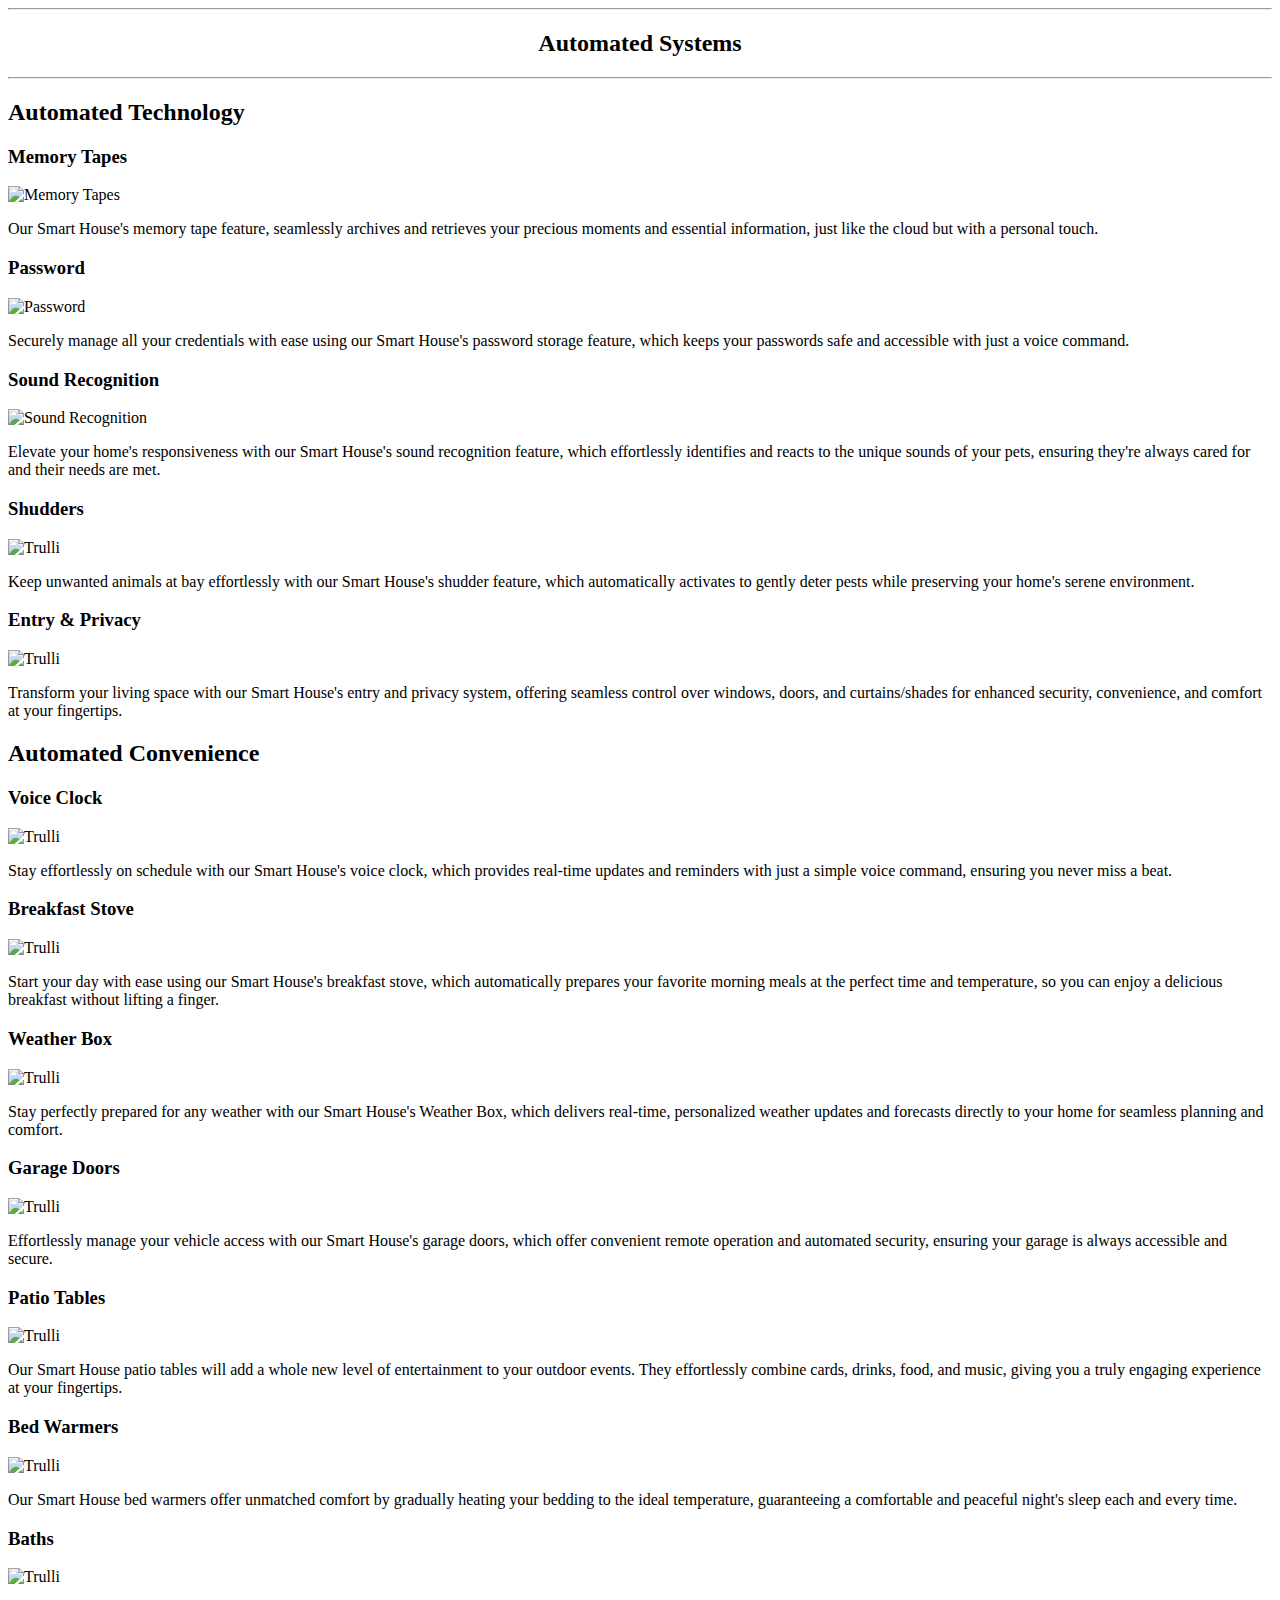
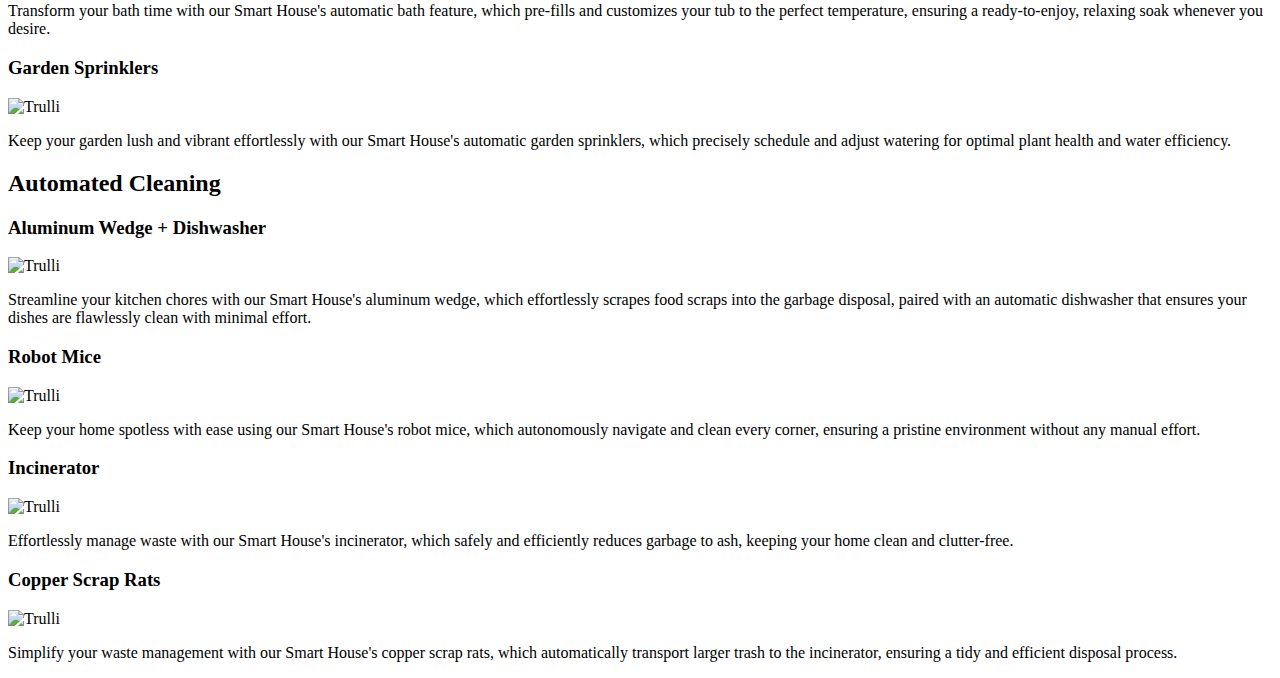
==== automated-systems.html @ caac7c27 "Automated Systems images" ====
<!DOCTYPE html>
<html>  
    <head>
        <title>Automated Systems</title>
    </head>
    <body>

<hr>

    <h2 style="text-align:center"> Automated Systems </h2>

<hr>

<section>
    <h2>Automated Technology</h2>

<h3> Memory Tapes </h3>
<img src="file:///C:/Users/150077263/Downloads/Memory%20Tapes.png" alt="Memory Tapes" width="1080" height="1080">
<p> Our Smart House's memory tape feature, seamlessly archives and retrieves your precious moments and essential information, just like the cloud but with a personal touch. </p>

<h3> Password </h3>
<img src="file:///C:/Users/150077263/Downloads/Password.png" alt="Password" width="1080" height="1080">
<P>Securely manage all your credentials with ease using our Smart House's password storage feature, which keeps your passwords safe and accessible with just a voice command.</P>

<h3> Sound Recognition </h3>
<img src="pic_trulli.jpg" alt="Sound Recognition" width="1080" height="1080">
<p> Elevate your home's responsiveness with our Smart House's sound recognition feature, which effortlessly identifies and reacts to the unique sounds of your pets, ensuring they're always cared for and their needs are met. </p>

<h3> Shudders </h3>
<img src="pic_trulli.jpg" alt="Trulli" width="500" height="333">
<p> Keep unwanted animals at bay effortlessly with our Smart House's shudder feature, which automatically activates to gently deter pests while preserving your home's serene environment. </p>

<h3> Entry & Privacy </h3>
<img src="pic_trulli.jpg" alt="Trulli" width="500" height="333">
<p> Transform your living space with our Smart House's entry and privacy system, offering seamless control over windows, doors, and curtains/shades for enhanced security, convenience, and comfort at your fingertips. </p>
</section>

<section>
    <h2> Automated Convenience </h2>

<h3> Voice Clock </h3>
<img src="pic_trulli.jpg" alt="Trulli" width="500" height="333">
<p> Stay effortlessly on schedule with our Smart House's voice clock, which provides real-time updates and reminders with just a simple voice command, ensuring you never miss a beat. </p>

<h3> Breakfast Stove </h3>
<img src="pic_trulli.jpg" alt="Trulli" width="500" height="333">
<p> Start your day with ease using our Smart House's breakfast stove, which automatically prepares your favorite morning meals at the perfect time and temperature, so you can enjoy a delicious breakfast without lifting a finger. </p>

<h3> Weather Box </h3>
<img src="pic_trulli.jpg" alt="Trulli" width="500" height="333">
<p> Stay perfectly prepared for any weather with our Smart House's Weather Box, which delivers real-time, personalized weather updates and forecasts directly to your home for seamless planning and comfort. </p>

<h3> Garage Doors </h3>
<img src="pic_trulli.jpg" alt="Trulli" width="500" height="333">
<p> Effortlessly manage your vehicle access with our Smart House's garage doors, which offer convenient remote operation and automated security, ensuring your garage is always accessible and secure. </p>

<h3> Patio Tables </h3>
<img src="pic_trulli.jpg" alt="Trulli" width="500" height="333">
<p> Our Smart House patio tables will add a whole new level of entertainment to your outdoor events. They effortlessly combine cards, drinks, food, and music, giving you a truly engaging experience at your fingertips. </p>

<h3> Bed Warmers </h3>
<img src="pic_trulli.jpg" alt="Trulli" width="500" height="333">
<p> Our Smart House bed warmers offer unmatched comfort by gradually heating your bedding to the ideal temperature, guaranteeing a comfortable and peaceful night's sleep each and every time. </p>

<h3> Baths </h3>
<img src="pic_trulli.jpg" alt="Trulli" width="500" height="333">
<p> Transform your bath time with our Smart House's automatic bath feature, which pre-fills and customizes your tub to the perfect temperature, ensuring a ready-to-enjoy, relaxing soak whenever you desire. </p>

<h3> Garden Sprinklers </h3>
<img src="pic_trulli.jpg" alt="Trulli" width="500" height="333">
<p> Keep your garden lush and vibrant effortlessly with our Smart House's automatic garden sprinklers, which precisely schedule and adjust watering for optimal plant health and water efficiency. </p>
</section>

<section> 
    <h2> Automated Cleaning </h2>

<h3> Aluminum Wedge + Dishwasher </h3>
<img src="pic_trulli.jpg" alt="Trulli" width="500" height="333">
<p> Streamline your kitchen chores with our Smart House's aluminum wedge, which effortlessly scrapes food scraps into the garbage disposal, paired with an automatic dishwasher that ensures your dishes are flawlessly clean with minimal effort. </p>

<h3> Robot Mice </h3>
<img src="pic_trulli.jpg" alt="Trulli" width="500" height="333">
<P> Keep your home spotless with ease using our Smart House's robot mice, which autonomously navigate and clean every corner, ensuring a pristine environment without any manual effort. </P>

<h3> Incinerator </h3>
<img src="pic_trulli.jpg" alt="Trulli" width="500" height="333">
<p> Effortlessly manage waste with our Smart House's incinerator, which safely and efficiently reduces garbage to ash, keeping your home clean and clutter-free. </p>

<h3> Copper Scrap Rats</h3>
<img src="pic_trulli.jpg" alt="Trulli" width="500" height="333">
<p> Simplify your waste management with our Smart House's copper scrap rats, which automatically transport larger trash to the incinerator, ensuring a tidy and efficient disposal process. </p>
</section>

</body>
</html>
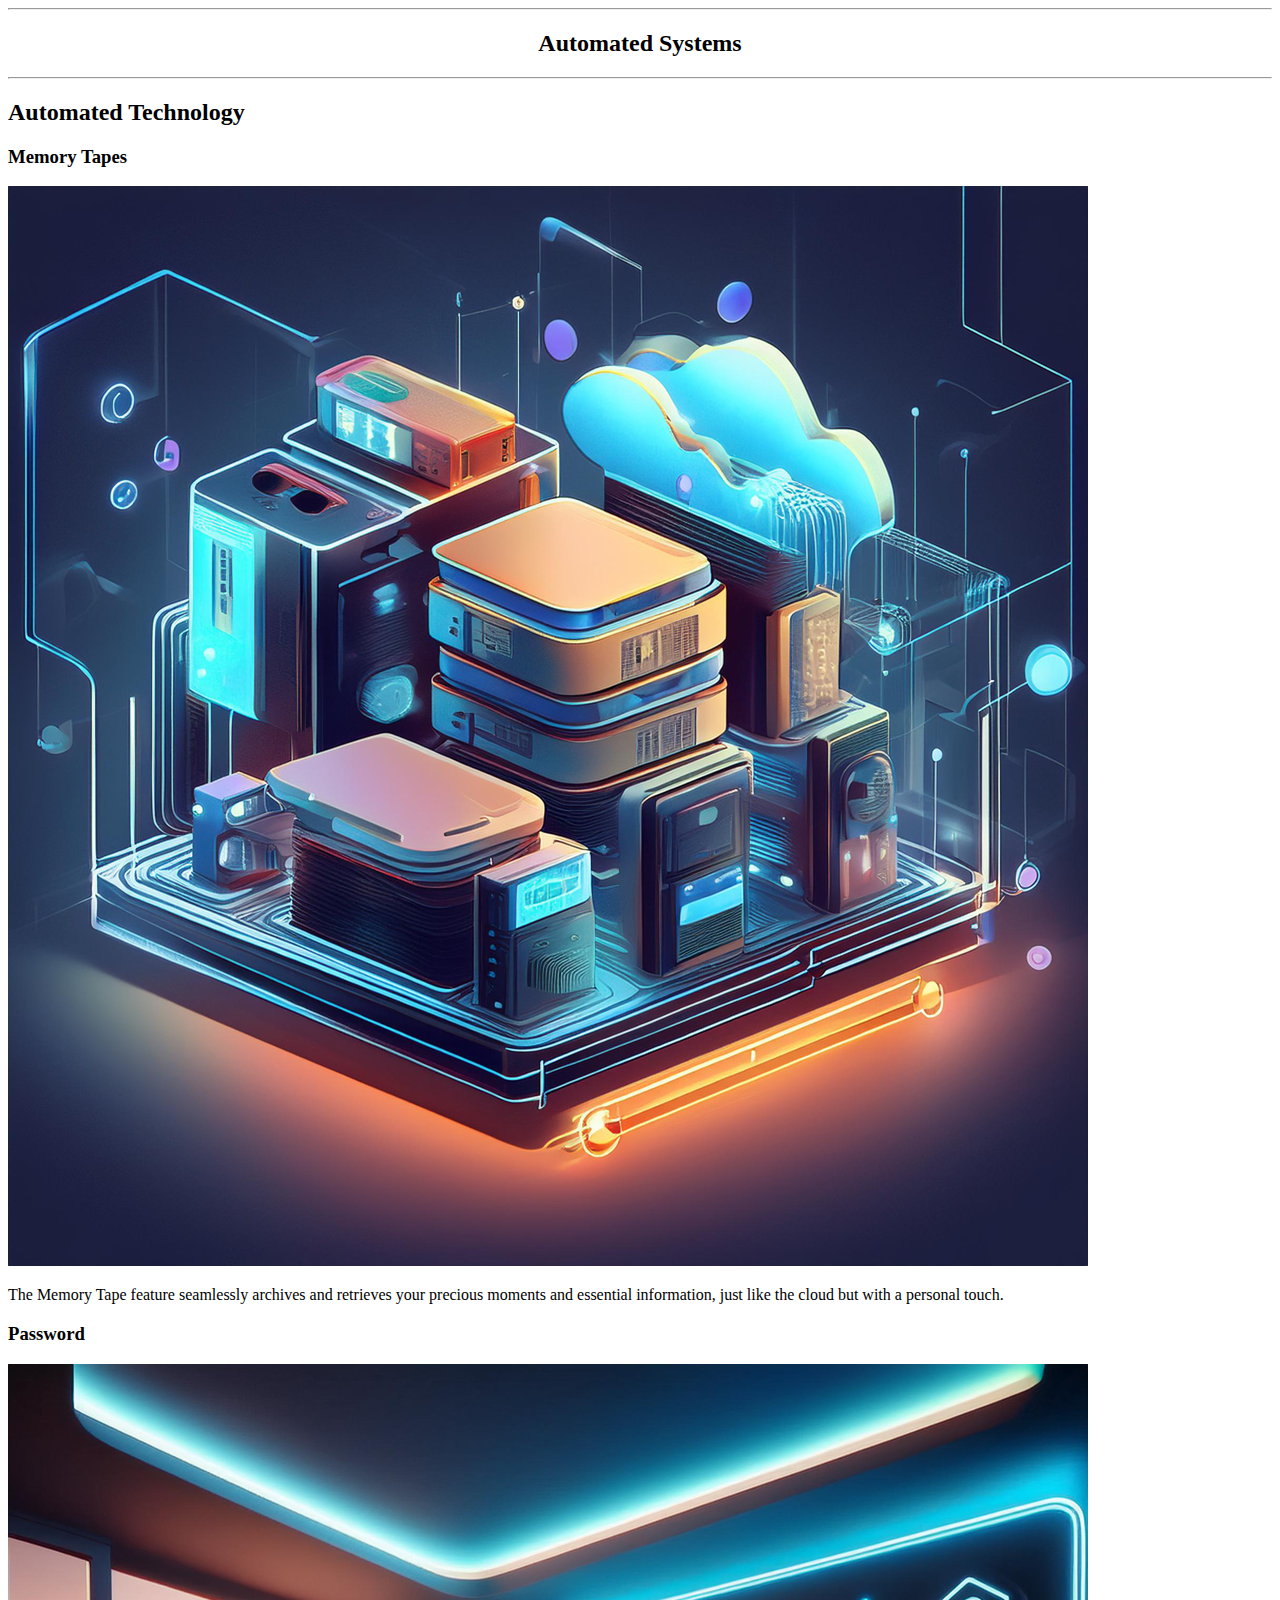
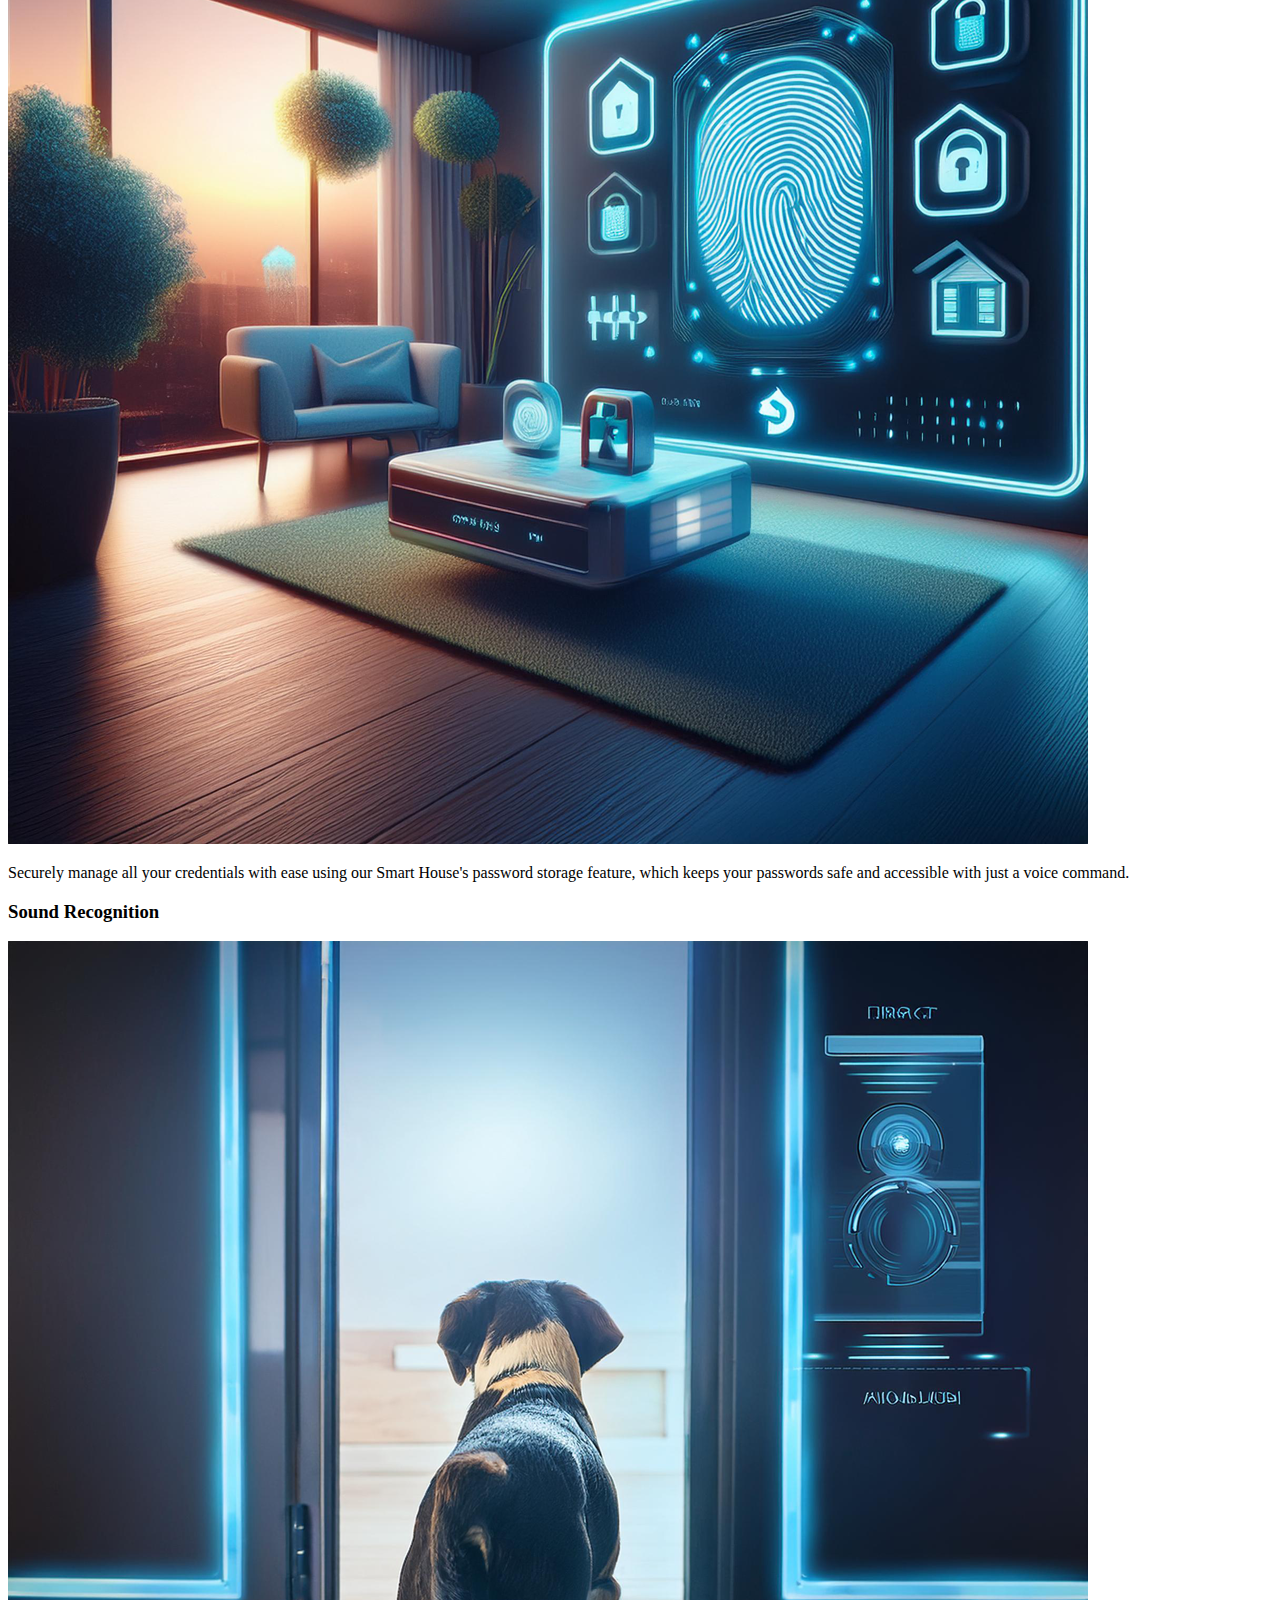
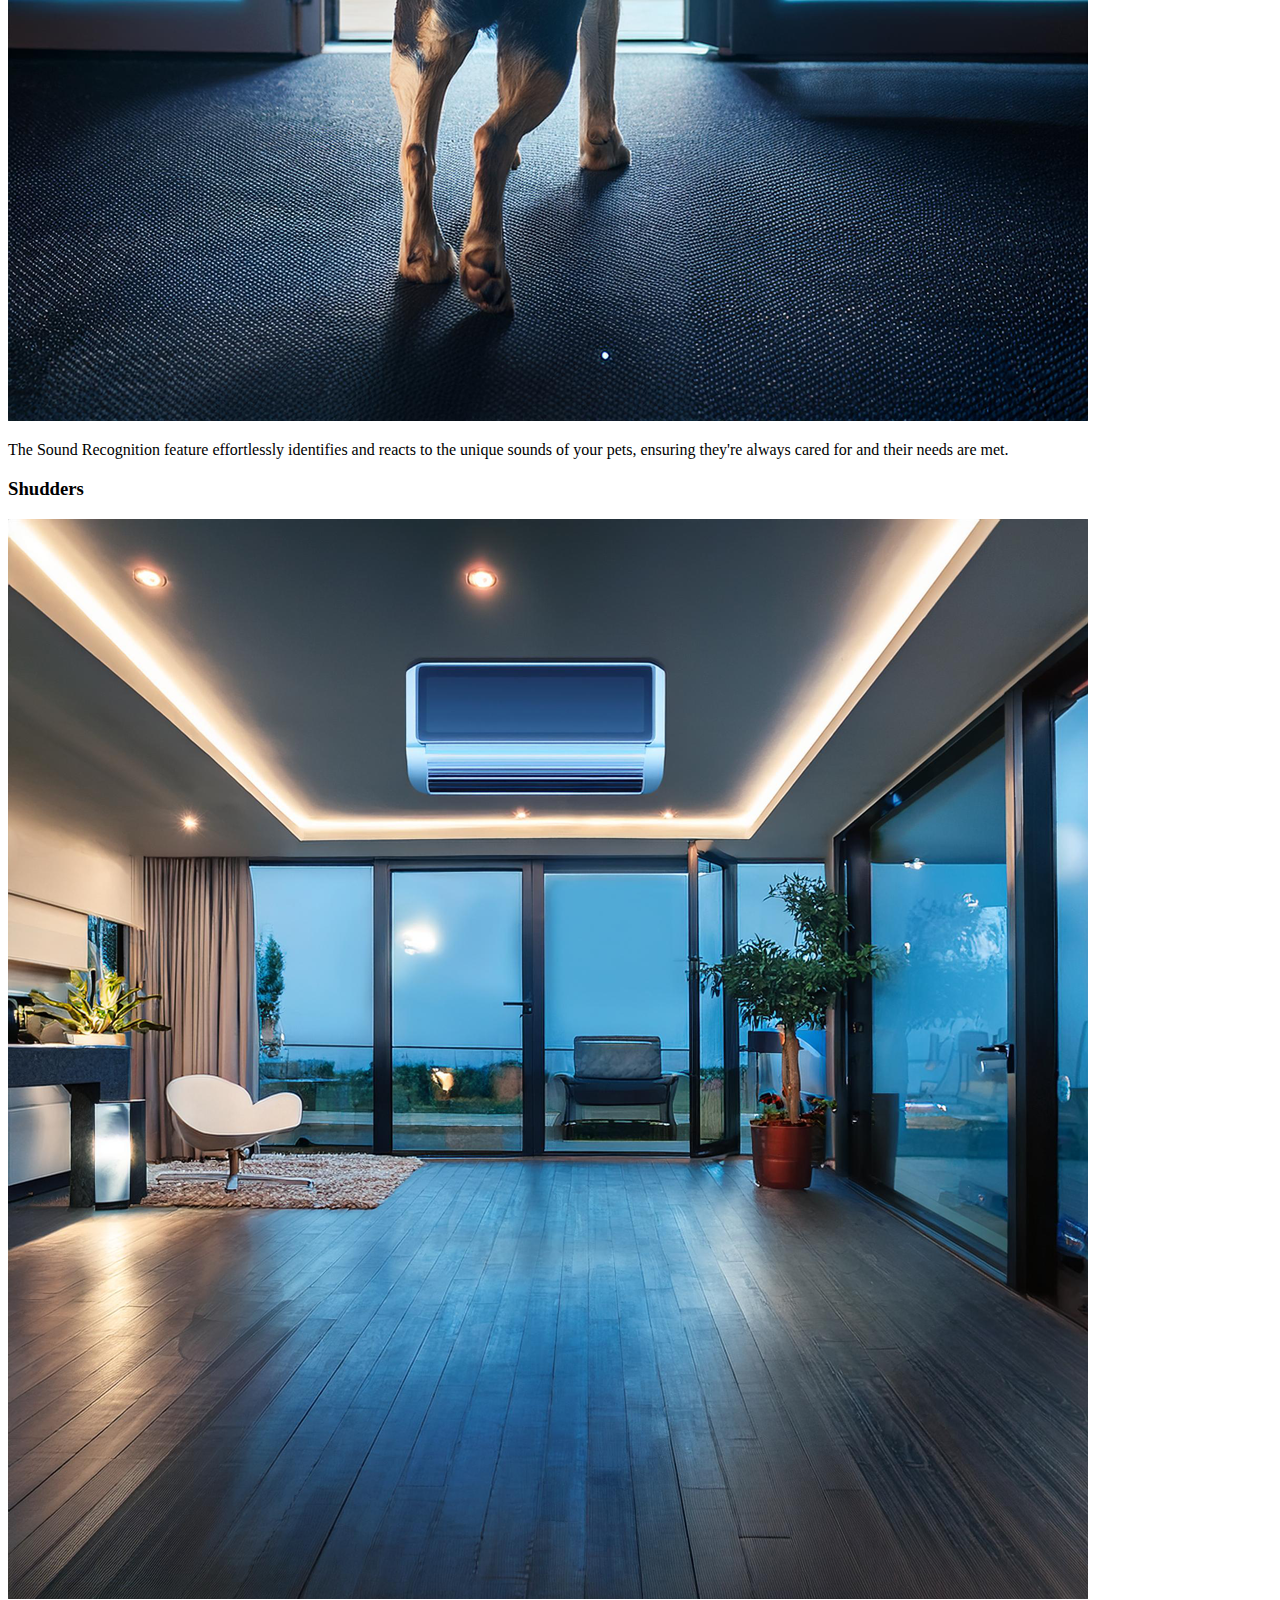
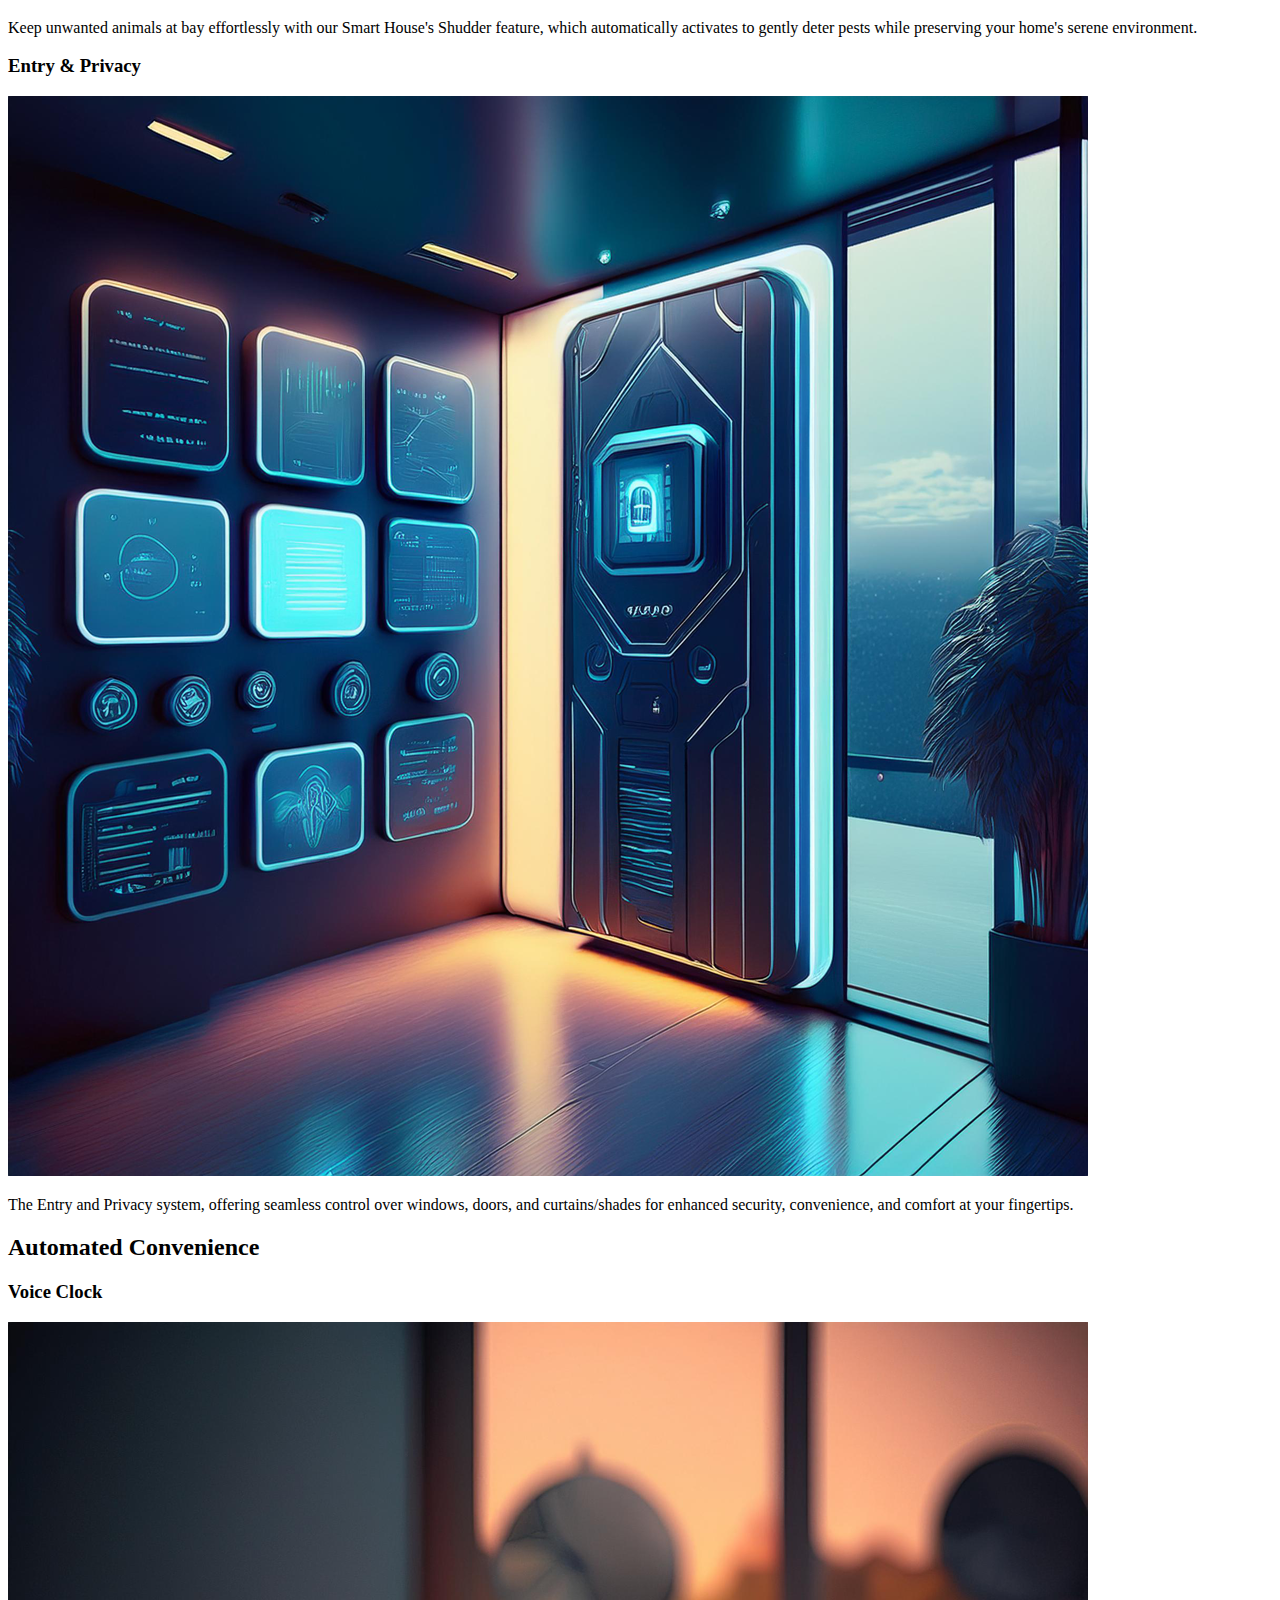
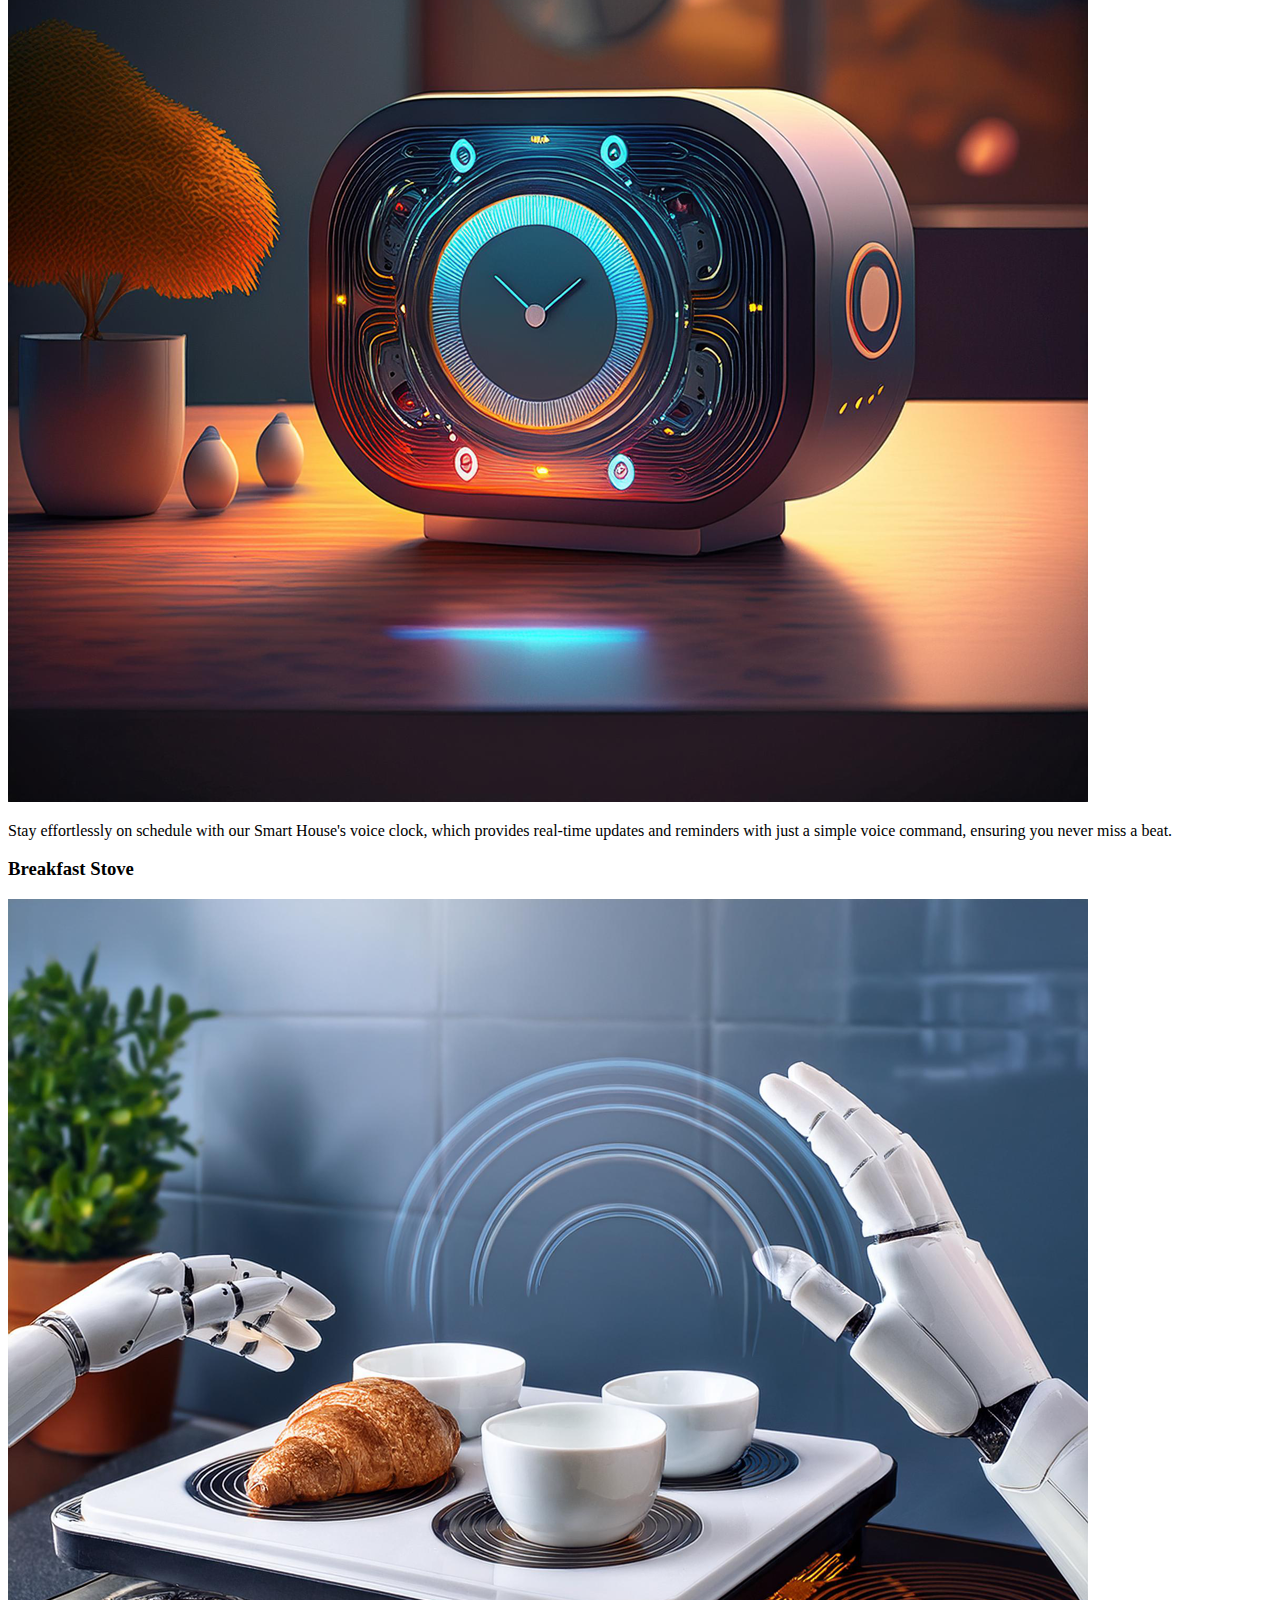
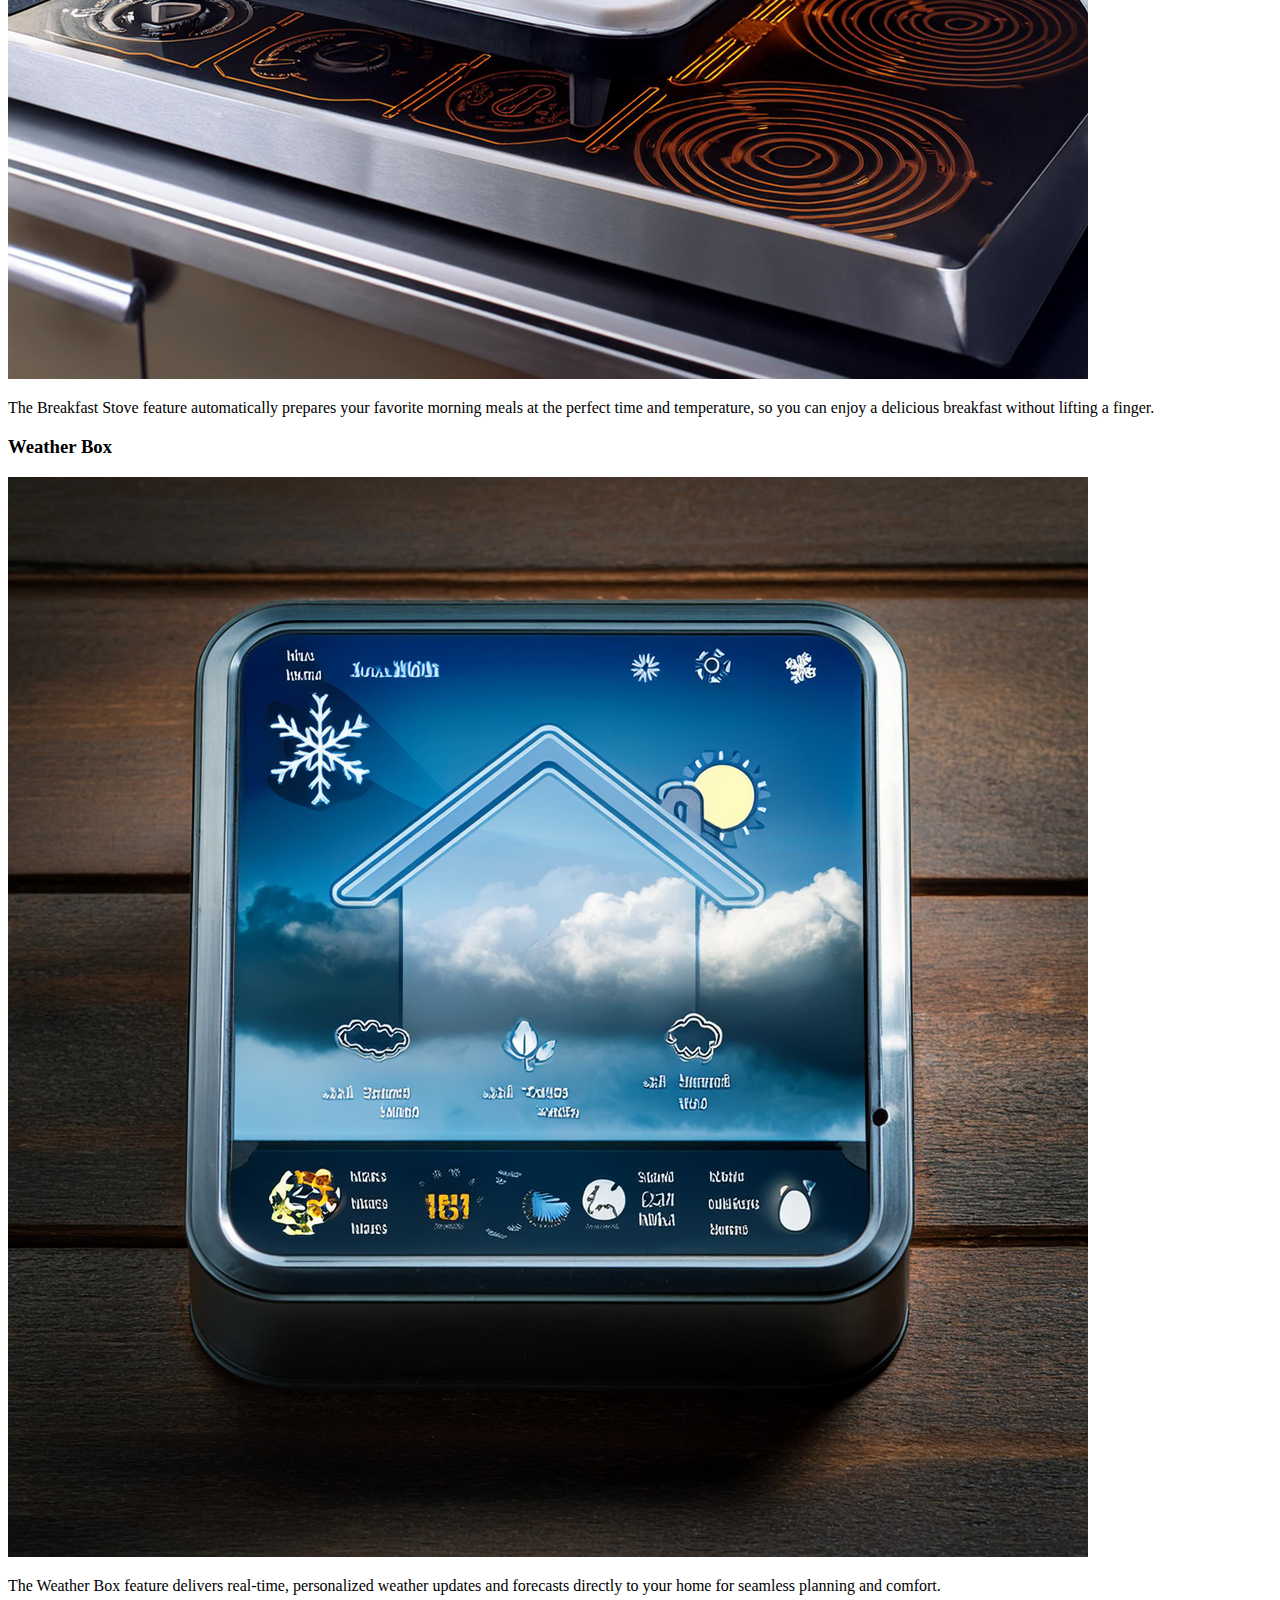
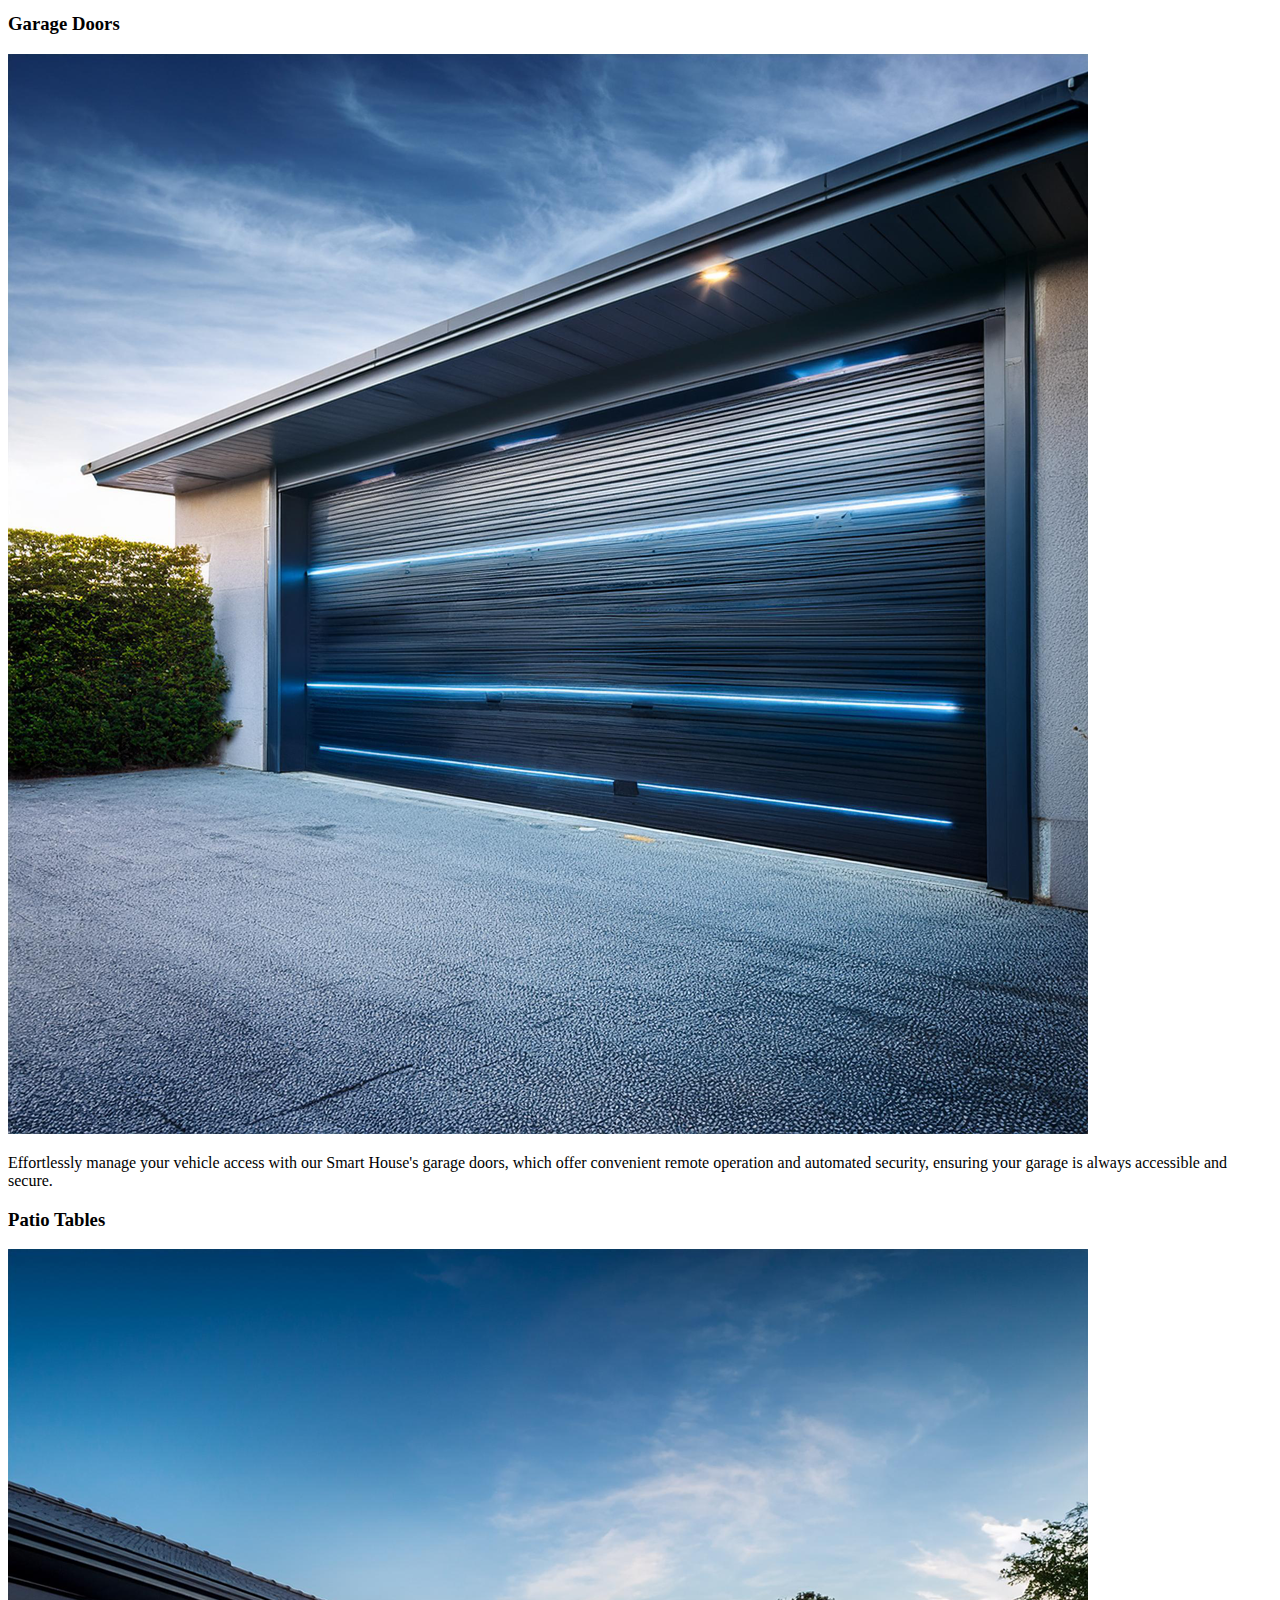
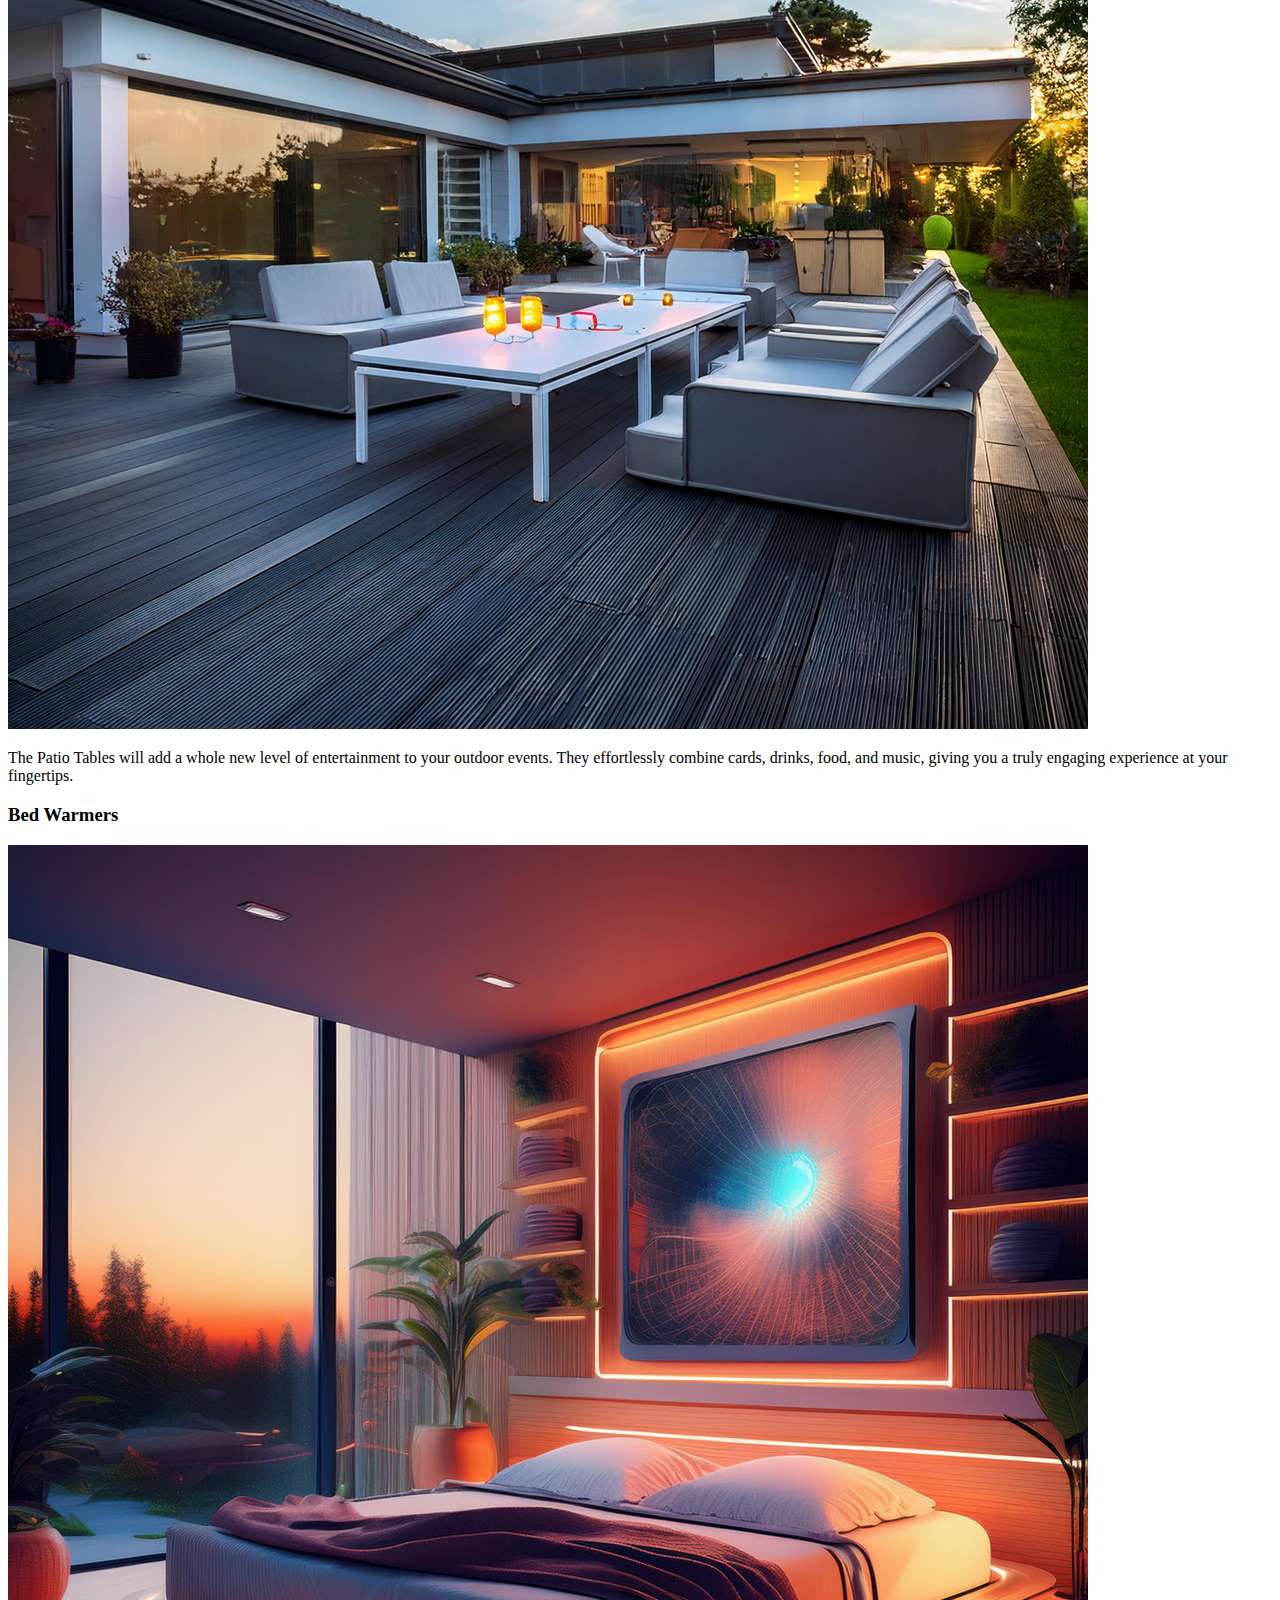
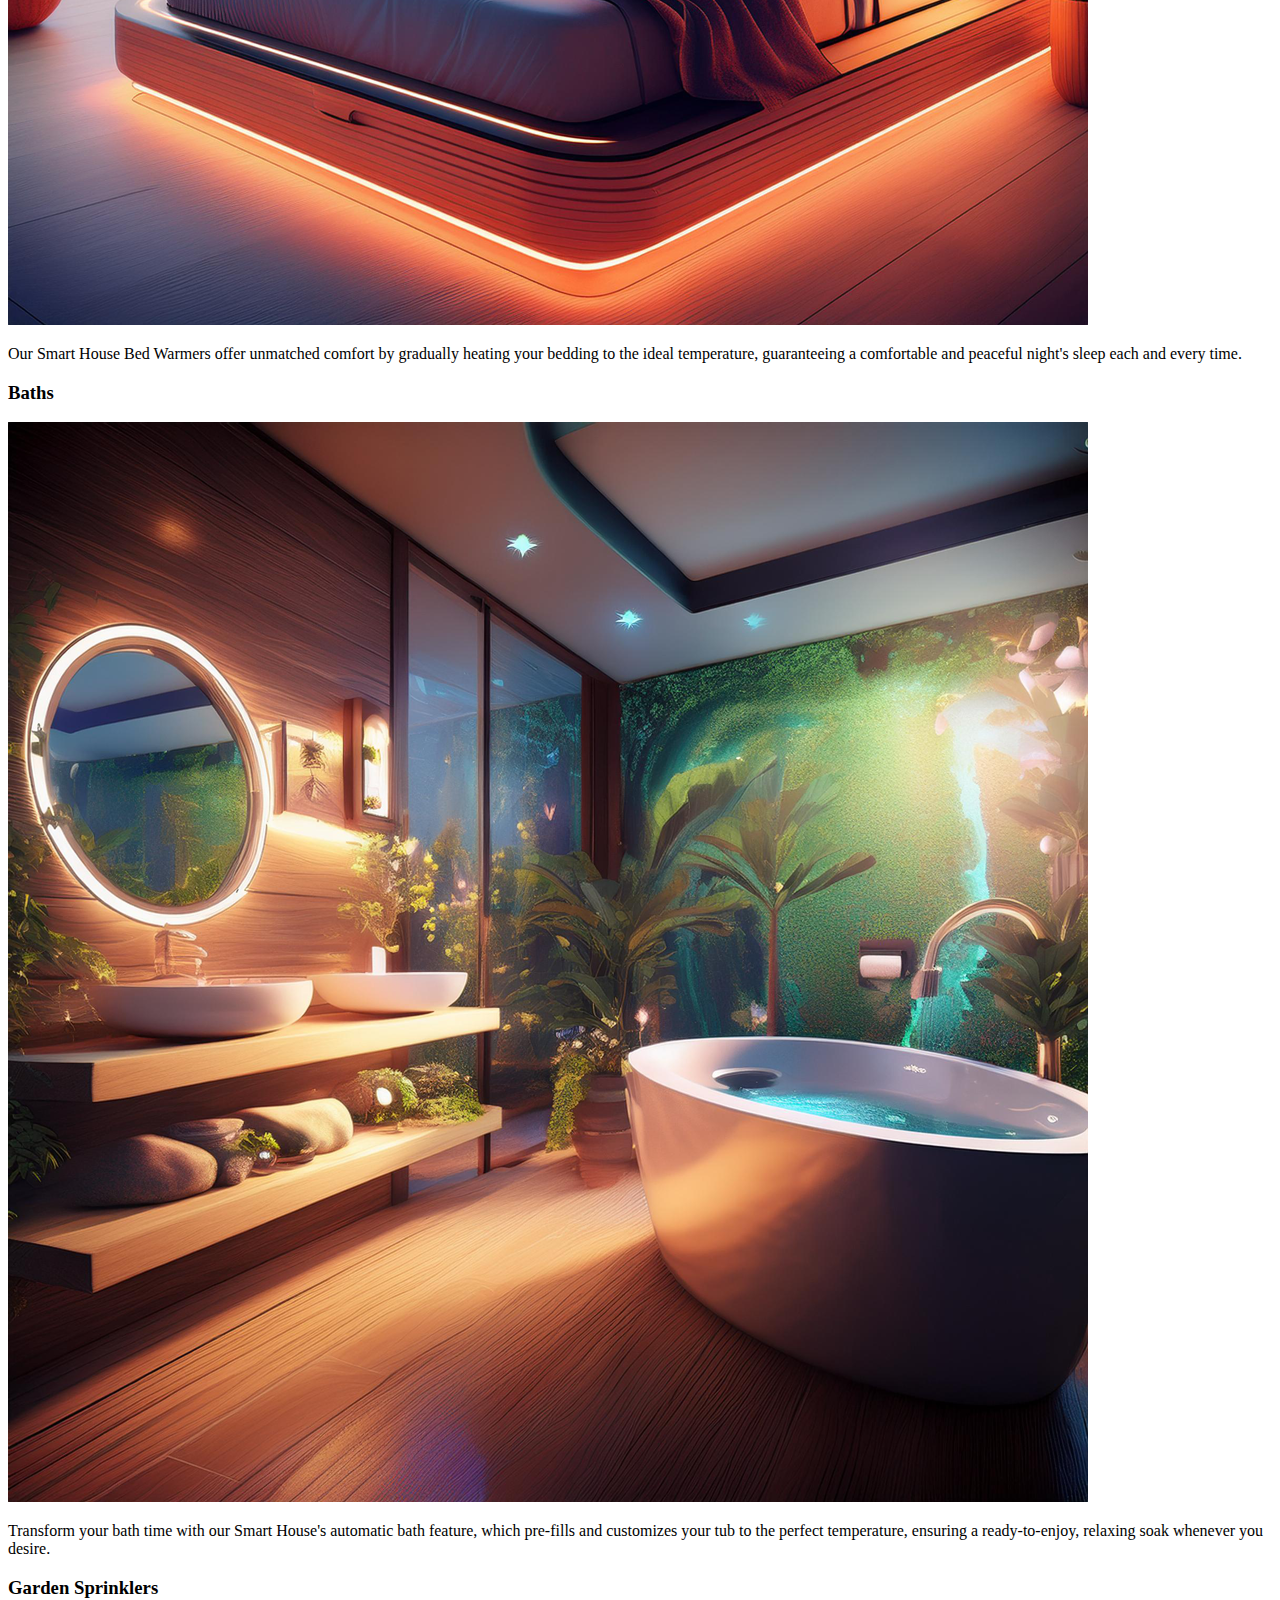
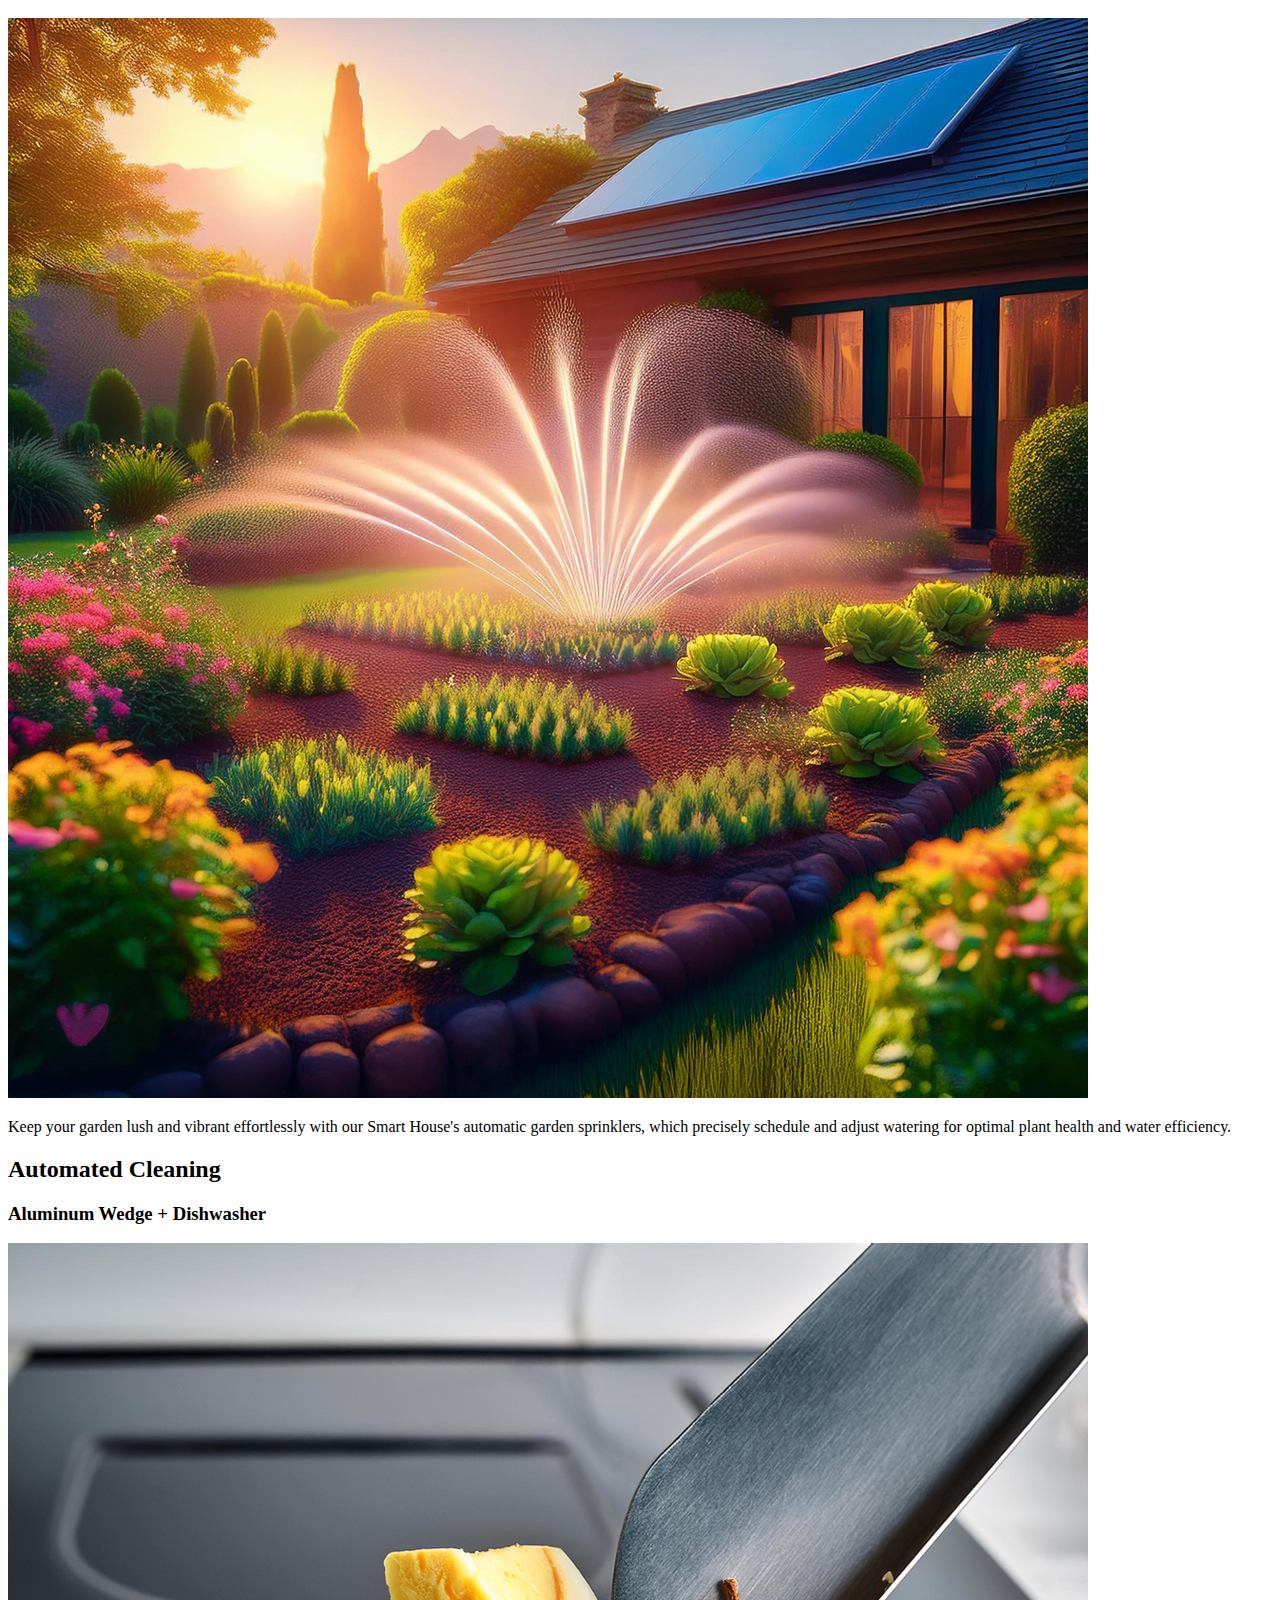
==== commit b9cde9f8: "Nav content" ====
--- a/automated-systems.html
+++ b/automated-systems.html
@@ -14,81 +14,81 @@
 <section>
     <h2>Automated Technology</h2>
 
-<h3> Memory Tapes </h3>
-<img src="file:///C:/Users/150077263/Downloads/Memory%20Tapes.png" alt="Memory Tapes" width="1080" height="1080">
-<p> Our Smart House's memory tape feature, seamlessly archives and retrieves your precious moments and essential information, just like the cloud but with a personal touch. </p>
-
-<h3> Password </h3>
-<img src="file:///C:/Users/150077263/Downloads/Password.png" alt="Password" width="1080" height="1080">
-<P>Securely manage all your credentials with ease using our Smart House's password storage feature, which keeps your passwords safe and accessible with just a voice command.</P>
-
-<h3> Sound Recognition </h3>
-<img src="pic_trulli.jpg" alt="Sound Recognition" width="1080" height="1080">
-<p> Elevate your home's responsiveness with our Smart House's sound recognition feature, which effortlessly identifies and reacts to the unique sounds of your pets, ensuring they're always cared for and their needs are met. </p>
-
-<h3> Shudders </h3>
-<img src="pic_trulli.jpg" alt="Trulli" width="500" height="333">
-<p> Keep unwanted animals at bay effortlessly with our Smart House's shudder feature, which automatically activates to gently deter pests while preserving your home's serene environment. </p>
-
-<h3> Entry & Privacy </h3>
-<img src="pic_trulli.jpg" alt="Trulli" width="500" height="333">
-<p> Transform your living space with our Smart House's entry and privacy system, offering seamless control over windows, doors, and curtains/shades for enhanced security, convenience, and comfort at your fingertips. </p>
+    <h3> Memory Tapes </h3>
+    <img src="Images/MemoryTapes.png" alt="Memory Tapes" width="1080" height="1080">
+    <p> The Memory Tape feature seamlessly archives and retrieves your precious moments and essential information, just like the cloud but with a personal touch. </p>
+    
+    <h3> Password </h3>
+    <img src="Images/Password.png" alt="Password" width="1080" height="1080">
+    <P>Securely manage all your credentials with ease using our Smart House's password storage feature, which keeps your passwords safe and accessible with just a voice command.</P>
+    
+    <h3> Sound Recognition </h3>
+    <img src="Images/Sound Recognition.png" alt="Sound Recognition" width="1080" height="1080">
+    <p> The Sound Recognition feature  effortlessly identifies and reacts to the unique sounds of your pets, ensuring they're always cared for and their needs are met. </p>
+    
+    <h3> Shudders </h3>
+    <img src="Images/Shudders.png" alt="Shudders" width="1080" height="1080">
+    <p> Keep unwanted animals at bay effortlessly with our Smart House's Shudder feature, which automatically activates to gently deter pests while preserving your home's serene environment. </p>
+    
+    <h3> Entry & Privacy </h3>
+    <img src="Images/Entry & Privacy.png" alt="Entry & Privacy" width="1080" height="1080">
+    <p> The Entry and Privacy system, offering seamless control over windows, doors, and curtains/shades for enhanced security, convenience, and comfort at your fingertips. </p>
 </section>
 
 <section>
     <h2> Automated Convenience </h2>
 
-<h3> Voice Clock </h3>
-<img src="pic_trulli.jpg" alt="Trulli" width="500" height="333">
-<p> Stay effortlessly on schedule with our Smart House's voice clock, which provides real-time updates and reminders with just a simple voice command, ensuring you never miss a beat. </p>
-
-<h3> Breakfast Stove </h3>
-<img src="pic_trulli.jpg" alt="Trulli" width="500" height="333">
-<p> Start your day with ease using our Smart House's breakfast stove, which automatically prepares your favorite morning meals at the perfect time and temperature, so you can enjoy a delicious breakfast without lifting a finger. </p>
-
-<h3> Weather Box </h3>
-<img src="pic_trulli.jpg" alt="Trulli" width="500" height="333">
-<p> Stay perfectly prepared for any weather with our Smart House's Weather Box, which delivers real-time, personalized weather updates and forecasts directly to your home for seamless planning and comfort. </p>
-
-<h3> Garage Doors </h3>
-<img src="pic_trulli.jpg" alt="Trulli" width="500" height="333">
-<p> Effortlessly manage your vehicle access with our Smart House's garage doors, which offer convenient remote operation and automated security, ensuring your garage is always accessible and secure. </p>
-
-<h3> Patio Tables </h3>
-<img src="pic_trulli.jpg" alt="Trulli" width="500" height="333">
-<p> Our Smart House patio tables will add a whole new level of entertainment to your outdoor events. They effortlessly combine cards, drinks, food, and music, giving you a truly engaging experience at your fingertips. </p>
-
-<h3> Bed Warmers </h3>
-<img src="pic_trulli.jpg" alt="Trulli" width="500" height="333">
-<p> Our Smart House bed warmers offer unmatched comfort by gradually heating your bedding to the ideal temperature, guaranteeing a comfortable and peaceful night's sleep each and every time. </p>
-
-<h3> Baths </h3>
-<img src="pic_trulli.jpg" alt="Trulli" width="500" height="333">
-<p> Transform your bath time with our Smart House's automatic bath feature, which pre-fills and customizes your tub to the perfect temperature, ensuring a ready-to-enjoy, relaxing soak whenever you desire. </p>
-
-<h3> Garden Sprinklers </h3>
-<img src="pic_trulli.jpg" alt="Trulli" width="500" height="333">
-<p> Keep your garden lush and vibrant effortlessly with our Smart House's automatic garden sprinklers, which precisely schedule and adjust watering for optimal plant health and water efficiency. </p>
+    <h3> Voice Clock </h3>
+    <img src="Images/Voice Clock.png" alt="Voice Clock" width="1080" height="1080">
+    <p> Stay effortlessly on schedule with our Smart House's voice clock, which provides real-time updates and reminders with just a simple voice command, ensuring you never miss a beat. </p>
+    
+    <h3> Breakfast Stove </h3>
+    <img src="Images/Breakfast Stove.png" alt="Breakfast Stove" width="1080" height="1080">
+    <p> The Breakfast Stove feature automatically prepares your favorite morning meals at the perfect time and temperature, so you can enjoy a delicious breakfast without lifting a finger. </p>
+    
+    <h3> Weather Box </h3>
+    <img src="Images/Weather Box.png" alt="Weather Box" width="1080" height="1080">
+    <p> The Weather Box feature delivers real-time, personalized weather updates and forecasts directly to your home for seamless planning and comfort. </p>
+    
+    <h3> Garage Doors </h3>
+    <img src="Images/Garage Doors.png" alt="Garage Doors" width="1080" height="1080">
+    <p> Effortlessly manage your vehicle access with our Smart House's garage doors, which offer convenient remote operation and automated security, ensuring your garage is always accessible and secure. </p>
+    
+    <h3> Patio Tables </h3>
+    <img src="Images/Patio Tables.png" alt="Patio Tables" width="1080" height="1080">
+    <p> The Patio Tables will add a whole new level of entertainment to your outdoor events. They effortlessly combine cards, drinks, food, and music, giving you a truly engaging experience at your fingertips. </p>
+    
+    <h3> Bed Warmers </h3>
+    <img src="Images/Bed Warmer.png" alt="Bed Warmers" width="1080" height="1080">
+    <p> Our Smart House Bed Warmers offer unmatched comfort by gradually heating your bedding to the ideal temperature, guaranteeing a comfortable and peaceful night's sleep each and every time. </p>
+    
+    <h3> Baths </h3>
+    <img src="Images/Bath.png" alt="Baths" width="1080" height="1080">
+    <p> Transform your bath time with our Smart House's automatic bath feature, which pre-fills and customizes your tub to the perfect temperature, ensuring a ready-to-enjoy, relaxing soak whenever you desire. </p>
+    
+    <h3> Garden Sprinklers </h3>
+    <img src="Images/Garden Sprinklers.png" alt="Garden Sprinklers" width="1080" height="1080">
+    <p> Keep your garden lush and vibrant effortlessly with our Smart House's automatic garden sprinklers, which precisely schedule and adjust watering for optimal plant health and water efficiency. </p>
 </section>
 
 <section> 
     <h2> Automated Cleaning </h2>
 
-<h3> Aluminum Wedge + Dishwasher </h3>
-<img src="pic_trulli.jpg" alt="Trulli" width="500" height="333">
-<p> Streamline your kitchen chores with our Smart House's aluminum wedge, which effortlessly scrapes food scraps into the garbage disposal, paired with an automatic dishwasher that ensures your dishes are flawlessly clean with minimal effort. </p>
+    <h3> Aluminum Wedge + Dishwasher </h3>
+    <img src="Images/Aluminum wedge + dishwasher.png" alt="Aluminum Wedge + Dishwasher" width="1080" height="1080">
+    <p> The Aluminum Wedge effortlessly scrapes food scraps into the garbage disposal, paired with an automatic dishwasher that ensures your dishes are flawlessly clean with minimal effort. </p>
+    
+    <h3> Robot Mice </h3>
+    <img src="Images/Robot Mice.png" alt="Robot Mice" width="1080" height="1080">
+    <P> Keep your home spotless with ease using our Smart House's robot mice, which autonomously navigate and clean every corner, ensuring a pristine environment without any manual effort. </P>
+    
+    <h3> Copper Scrap Rats</h3>
+    <img src="Images/Copper rats.png" alt="Copper Scrap Rats" width="1080" height="1080">
+    <p> Simplify your waste management with our Smart House's copper scrap rats, which automatically transport larger trash to the incinerator, ensuring a tidy and efficient disposal process. </p>
 
-<h3> Robot Mice </h3>
-<img src="pic_trulli.jpg" alt="Trulli" width="500" height="333">
-<P> Keep your home spotless with ease using our Smart House's robot mice, which autonomously navigate and clean every corner, ensuring a pristine environment without any manual effort. </P>
-
-<h3> Incinerator </h3>
-<img src="pic_trulli.jpg" alt="Trulli" width="500" height="333">
-<p> Effortlessly manage waste with our Smart House's incinerator, which safely and efficiently reduces garbage to ash, keeping your home clean and clutter-free. </p>
-
-<h3> Copper Scrap Rats</h3>
-<img src="pic_trulli.jpg" alt="Trulli" width="500" height="333">
-<p> Simplify your waste management with our Smart House's copper scrap rats, which automatically transport larger trash to the incinerator, ensuring a tidy and efficient disposal process. </p>
+    <h3> Incinerator </h3>
+    <img src="Images/Incinerator.png" alt="Incinerator" width="1080" height="1080">
+    <p> Effortlessly manage waste with our Smart House's incinerator, which safely and efficiently reduces garbage to ash, keeping your home clean and clutter-free. </p>
 </section>
 
 </body>
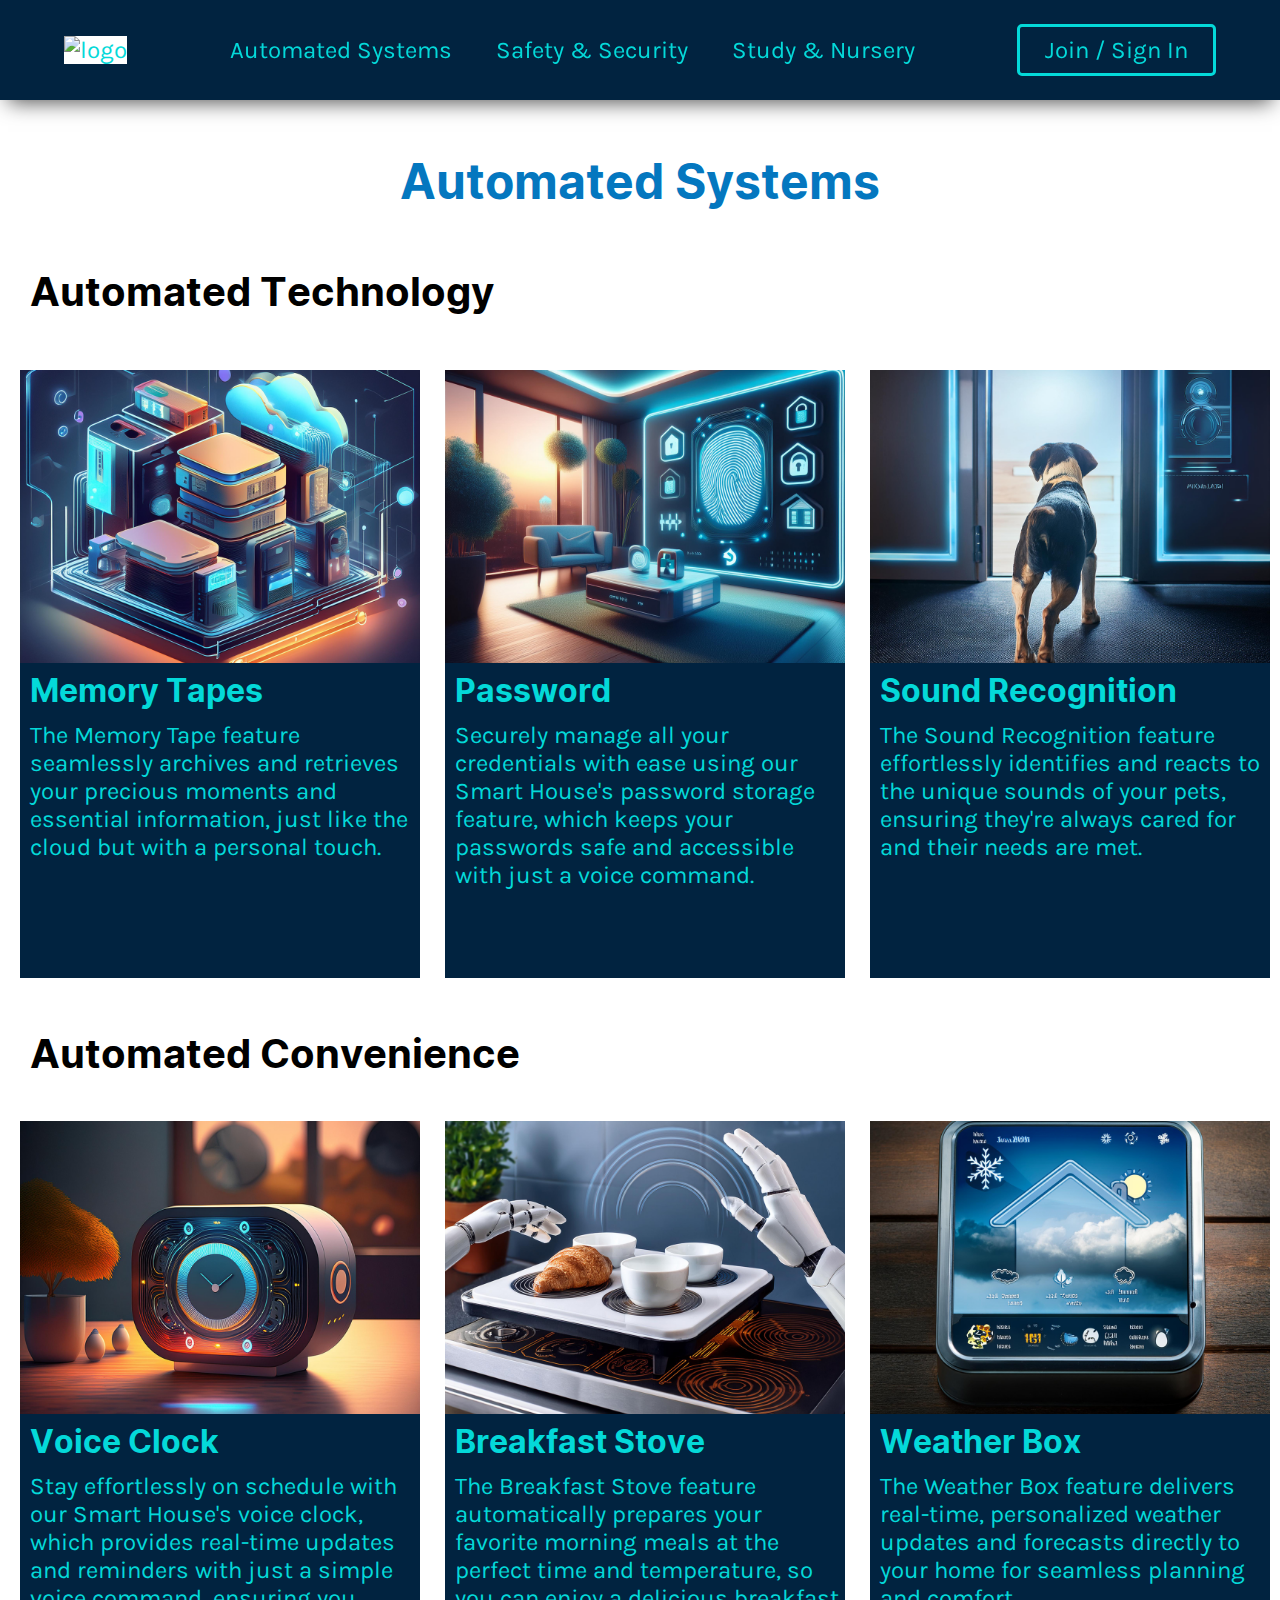
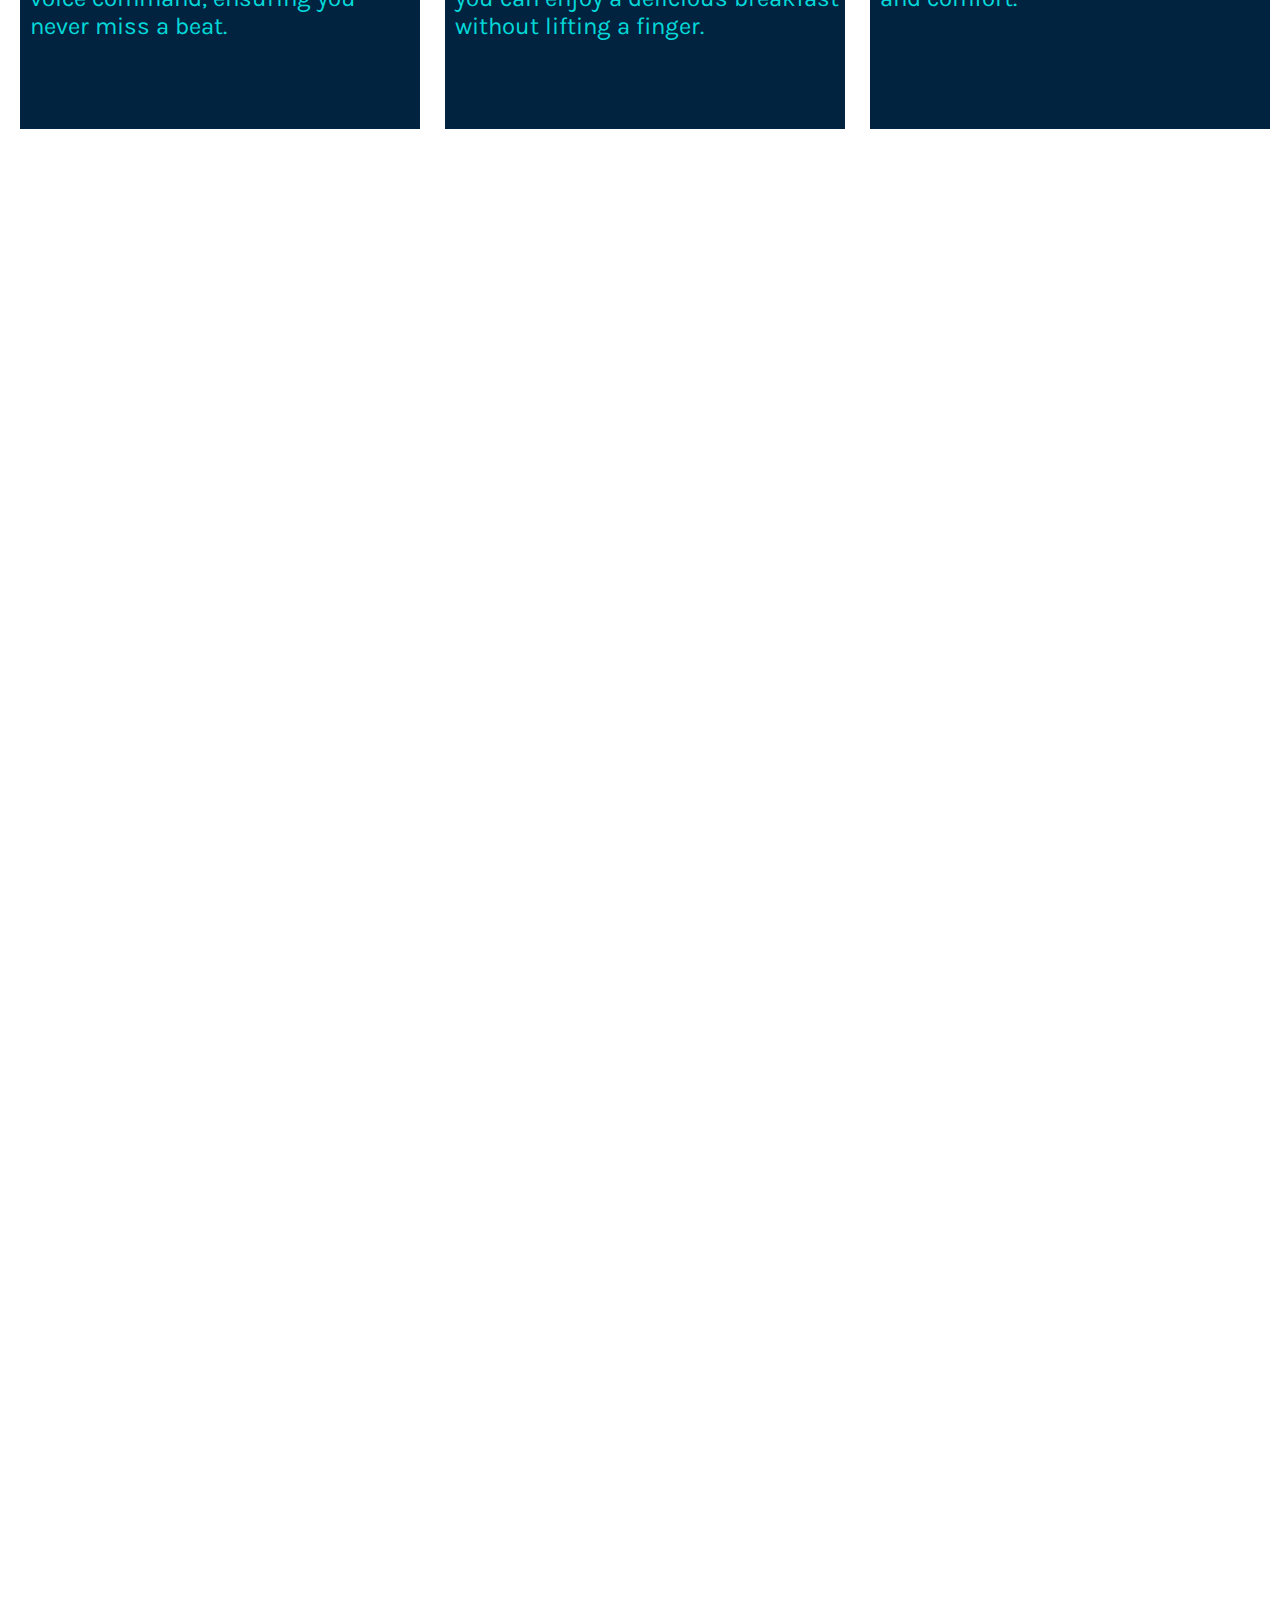
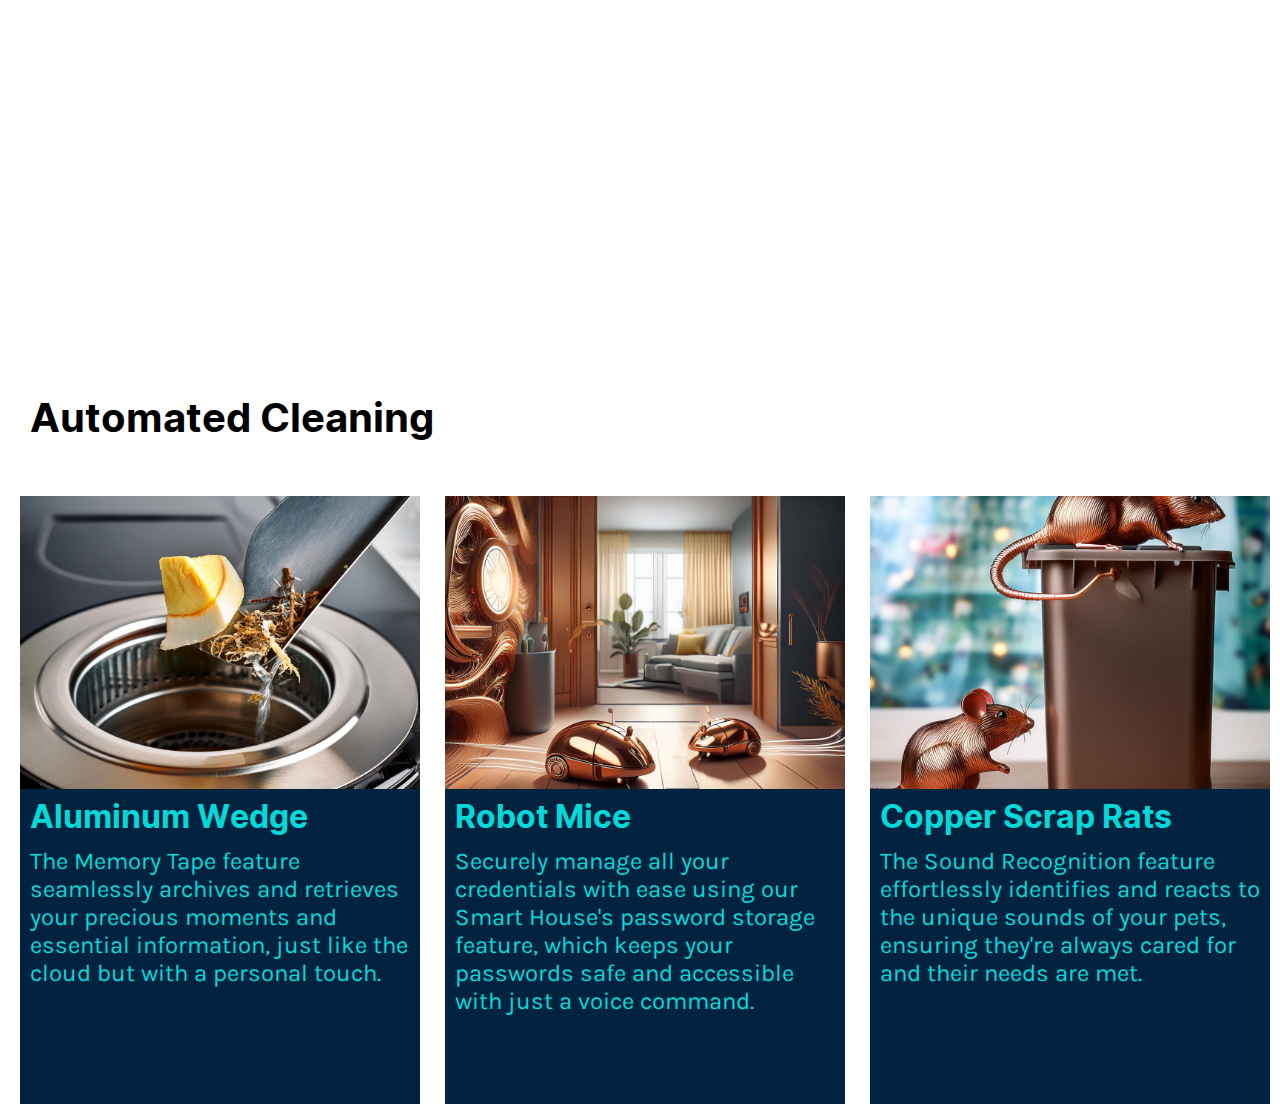
==== commit 401a9e8e: "Page connections" ====
--- a/automated-systems.html
+++ b/automated-systems.html
@@ -1,95 +1,198 @@
 <!DOCTYPE html>
+<html lang="en">
 <html>  
     <head>
+        <meta charset="UTF-8">
+        <meta name="viewport" content="width=device-width, initial-scale=1.0">
         <title>Automated Systems</title>
+        <link href="https://fonts.googleapis.com/css2?family=Karla&display=swap" rel="stylesheet">
+        <link href="https://fonts.googleapis.com/css2?family=Konkhmer+Sleokchher&display=swap" rel="stylesheet">
+        <link rel="stylesheet" type="text/css" href="nav-bar.css">
+        <link rel="stylesheet" type="text/css" href="slider.css">
     </head>
     <body>
+        <header>
+            <a href="index.html">
+            <img class="logo" src="images/Logo Resized.png" alt="logo"> </a>
+            <nav>
+                <ul class="nav__links">
+                    <li><a href="automated-systems.html">Automated Systems</a></li>
+                    <li><a href="safety-security.html">Safety & Security</a></li>
+                    <li><a href="study-nursery.html">Study & Nursery</a></li>
+                </ul>
+            </nav>
+            <a class="btn join/sign-in" href="#"><button>Join / Sign In</button></a>
+        </header>
 
-<hr>
+<h1 class="top-h1"> Automated Systems </h1>
 
-    <h2 style="text-align:center"> Automated Systems </h2>
 
-<hr>
 
-<section>
     <h2>Automated Technology</h2>
+    <section class="slider">
+        <section class="container">
+            <div class="card"> 
+                <div class="card-image">
+                    <img src="Images/MemoryTapes.png" alt="Memory Tapes">
+                </div>
+                <article>
+                    <h3> Memory Tapes </h3>
+                <p> The Memory Tape feature seamlessly archives and retrieves your precious moments and essential information, just like the cloud but with a personal touch. </p>
+                </article>
+            </div>
+            <div class="card"> 
+                <div class="card-image">
+                    <img src="Images/Password.png" alt="Password">
+                </div>
+                <article>
+                    <h3> Password </h3>
+                    <P>Securely manage all your credentials with ease using our Smart House's password storage feature, which keeps your passwords safe and accessible with just a voice command.</P>
+                </article>
+            </div>
+            <div class="card"> 
+                <div class="card-image">
+                    <img src="Images/Sound Recognition.png" alt="Sound Recognition">
+                </div>
+                <article>
+                    <h3> Sound Recognition </h3>
+                    <p> The Sound Recognition feature  effortlessly identifies and reacts to the unique sounds of your pets, ensuring they're always cared for and their needs are met. </p>
+                </article>
+            </div>
+            <div class="card"> 
+                <div class="card-image">
+                    <img src="Images/Shudders.png" alt="Shudders">
+                </div>
+                <article>
+                    <h3> Shudders </h3>
+                    <p> Keep unwanted animals at bay effortlessly with our Smart House's Shudder feature, which automatically activates to gently deter pests while preserving your home's serene environment. </p>
+                </article>
+            </div>
+            <div class="card"> 
+                <div class="card-image">
+                    <img src="Images/Entry & Privacy.png" alt="Entry & Privacy">
+                </div>
+                <article>
+                    <h3> Entry & Privacy </h3>
+                    <p> The Entry and Privacy system, offering seamless control over windows, doors, and curtains/shades for enhanced security, convenience, and comfort at your fingertips. </p>
+                </article>
+            </div>
+        </section>
+    </section>
 
-    <h3> Memory Tapes </h3>
-    <img src="Images/MemoryTapes.png" alt="Memory Tapes" width="1080" height="1080">
-    <p> The Memory Tape feature seamlessly archives and retrieves your precious moments and essential information, just like the cloud but with a personal touch. </p>
-    
-    <h3> Password </h3>
-    <img src="Images/Password.png" alt="Password" width="1080" height="1080">
-    <P>Securely manage all your credentials with ease using our Smart House's password storage feature, which keeps your passwords safe and accessible with just a voice command.</P>
-    
-    <h3> Sound Recognition </h3>
-    <img src="Images/Sound Recognition.png" alt="Sound Recognition" width="1080" height="1080">
-    <p> The Sound Recognition feature  effortlessly identifies and reacts to the unique sounds of your pets, ensuring they're always cared for and their needs are met. </p>
-    
-    <h3> Shudders </h3>
-    <img src="Images/Shudders.png" alt="Shudders" width="1080" height="1080">
-    <p> Keep unwanted animals at bay effortlessly with our Smart House's Shudder feature, which automatically activates to gently deter pests while preserving your home's serene environment. </p>
-    
-    <h3> Entry & Privacy </h3>
-    <img src="Images/Entry & Privacy.png" alt="Entry & Privacy" width="1080" height="1080">
-    <p> The Entry and Privacy system, offering seamless control over windows, doors, and curtains/shades for enhanced security, convenience, and comfort at your fingertips. </p>
+<h2>Automated Convenience</h2>
+    <section class="slider">
+        <section class="container">
+            <div class="card"> 
+                <div class="card-image">
+                    <img src="Images/Voice Clock.png" alt="Voice Clock">
+                </div>
+                <article>
+                    <h3> Voice Clock </h3>
+                    <p> Stay effortlessly on schedule with our Smart House's voice clock, which provides real-time updates and reminders with just a simple voice command, ensuring you never miss a beat. </p>                </article>
+            </div>
+            <div class="card"> 
+                <div class="card-image">
+                    <img src="Images/Breakfast Stove.png" alt="Breakfast Stove">
+                </div>
+                <article>
+                    <h3> Breakfast Stove </h3>
+                    <p> The Breakfast Stove feature automatically prepares your favorite morning meals at the perfect time and temperature, so you can enjoy a delicious breakfast without lifting a finger. </p>
+                </article>
+            </div>
+            <div class="card"> 
+                <div class="card-image">
+                    <img src="Images/Weather Box.png" alt="Weather Box">
+                </div>
+                <article>
+                    <h3> Weather Box </h3>
+                    <p> The Weather Box feature delivers real-time, personalized weather updates and forecasts directly to your home for seamless planning and comfort. </p>
+                </article>
+            </div>
+            <div class="card"> 
+                <div class="card-image">
+                    <img src="Images/Garage Doors.png" alt="Garage Doors">
+                </div>
+                <article>
+                    <h3> Garage Doors </h3>
+                    <p> Effortlessly manage your vehicle access with our Smart House's garage doors, which offer convenient remote operation and automated security, ensuring your garage is always accessible and secure. </p>
+                </article>
+            </div>
+            <div class="card"> 
+                <div class="card-image">
+                    <img src="Images/Patio Tables.png" alt="Patio Tables">
+                </div>
+                <article>
+                    <h3> Patio Tables </h3>
+                    <p> The Patio Tables will add a whole new level of entertainment to your outdoor events. They effortlessly combine cards, drinks, food, and music, giving you a truly engaging experience at your fingertips. </p>
+                </article>
+            <div class="card"> 
+                 <div class="card-image">
+                    <img src="Images/Bed Warmer.png" alt="Bed Warmers">
+                </div>
+                <article>
+                    <h3> Bed Warmers </h3>
+                    <p> Our Smart House Bed Warmers offer unmatched comfort by gradually heating your bedding to the ideal temperature, guaranteeing a comfortable and peaceful night's sleep each and every time. </p>
+                </article>
+            <div class="card"> 
+                <div class="card-image">
+                    <img src="Images/Bath.png" alt="Baths">
+                </div>
+                <article>
+                    <h3> Baths </h3>
+                    <p> Transform your bath time with our Smart House's automatic bath feature, which pre-fills and customizes your tub to the perfect temperature, ensuring a ready-to-enjoy, relaxing soak whenever you desire. </p>
+                </article>
+            <div class="card"> 
+                <div class="card-image">
+                    <img src="Images/Garden Sprinklers.png" alt="Garden Sprinklers">
+                </div>
+                <article>
+                    <h3> Garden Sprinklers </h3>
+                    <p> Keep your garden lush and vibrant effortlessly with our Smart House's automatic garden sprinklers, which precisely schedule and adjust watering for optimal plant health and water efficiency. </p>
+                </article>
+            </div>
+        </section>
+    </section>
+
+<h2>Automated Cleaning</h2>
+<section class="slider">
+    <section class="container">
+        <div class="card"> 
+            <div class="card-image">
+                <img src="Images/Aluminum wedge + dishwasher.png" alt="Aluminum Wedge + Dishwasher">
+            </div>
+            <article>
+                <h3> Aluminum Wedge </h3>
+            <p> The Memory Tape feature seamlessly archives and retrieves your precious moments and essential information, just like the cloud but with a personal touch. </p>
+            </article>
+        </div>
+        <div class="card"> 
+            <div class="card-image">
+                <img src="Images/Robot Mice.png" alt="Robot Mice">
+            </div>
+            <article>
+                <h3> Robot Mice </h3>
+                <P>Securely manage all your credentials with ease using our Smart House's password storage feature, which keeps your passwords safe and accessible with just a voice command.</P>
+            </article>
+        </div>
+        <div class="card"> 
+            <div class="card-image">
+                <img src="Images/Copper rats.png" alt="Copper Scrap Rats">
+            </div>
+            <article>
+                <h3> Copper Scrap Rats </h3>
+                <p> The Sound Recognition feature  effortlessly identifies and reacts to the unique sounds of your pets, ensuring they're always cared for and their needs are met. </p>
+            </article>
+        </div>
+        <div class="card"> 
+            <div class="card-image">
+                <img src="Images/Incinerator.png" alt="Incinerator">
+            </div>
+            <article>
+                <h3> Incinerator </h3>
+                <p> Keep unwanted animals at bay effortlessly with our Smart House's Shudder feature, which automatically activates to gently deter pests while preserving your home's serene environment. </p>
+            </article>
+        </div>
+    </section>
 </section>
-
-<section>
-    <h2> Automated Convenience </h2>
-
-    <h3> Voice Clock </h3>
-    <img src="Images/Voice Clock.png" alt="Voice Clock" width="1080" height="1080">
-    <p> Stay effortlessly on schedule with our Smart House's voice clock, which provides real-time updates and reminders with just a simple voice command, ensuring you never miss a beat. </p>
-    
-    <h3> Breakfast Stove </h3>
-    <img src="Images/Breakfast Stove.png" alt="Breakfast Stove" width="1080" height="1080">
-    <p> The Breakfast Stove feature automatically prepares your favorite morning meals at the perfect time and temperature, so you can enjoy a delicious breakfast without lifting a finger. </p>
-    
-    <h3> Weather Box </h3>
-    <img src="Images/Weather Box.png" alt="Weather Box" width="1080" height="1080">
-    <p> The Weather Box feature delivers real-time, personalized weather updates and forecasts directly to your home for seamless planning and comfort. </p>
-    
-    <h3> Garage Doors </h3>
-    <img src="Images/Garage Doors.png" alt="Garage Doors" width="1080" height="1080">
-    <p> Effortlessly manage your vehicle access with our Smart House's garage doors, which offer convenient remote operation and automated security, ensuring your garage is always accessible and secure. </p>
-    
-    <h3> Patio Tables </h3>
-    <img src="Images/Patio Tables.png" alt="Patio Tables" width="1080" height="1080">
-    <p> The Patio Tables will add a whole new level of entertainment to your outdoor events. They effortlessly combine cards, drinks, food, and music, giving you a truly engaging experience at your fingertips. </p>
-    
-    <h3> Bed Warmers </h3>
-    <img src="Images/Bed Warmer.png" alt="Bed Warmers" width="1080" height="1080">
-    <p> Our Smart House Bed Warmers offer unmatched comfort by gradually heating your bedding to the ideal temperature, guaranteeing a comfortable and peaceful night's sleep each and every time. </p>
-    
-    <h3> Baths </h3>
-    <img src="Images/Bath.png" alt="Baths" width="1080" height="1080">
-    <p> Transform your bath time with our Smart House's automatic bath feature, which pre-fills and customizes your tub to the perfect temperature, ensuring a ready-to-enjoy, relaxing soak whenever you desire. </p>
-    
-    <h3> Garden Sprinklers </h3>
-    <img src="Images/Garden Sprinklers.png" alt="Garden Sprinklers" width="1080" height="1080">
-    <p> Keep your garden lush and vibrant effortlessly with our Smart House's automatic garden sprinklers, which precisely schedule and adjust watering for optimal plant health and water efficiency. </p>
-</section>
-
-<section> 
-    <h2> Automated Cleaning </h2>
-
-    <h3> Aluminum Wedge + Dishwasher </h3>
-    <img src="Images/Aluminum wedge + dishwasher.png" alt="Aluminum Wedge + Dishwasher" width="1080" height="1080">
-    <p> The Aluminum Wedge effortlessly scrapes food scraps into the garbage disposal, paired with an automatic dishwasher that ensures your dishes are flawlessly clean with minimal effort. </p>
-    
-    <h3> Robot Mice </h3>
-    <img src="Images/Robot Mice.png" alt="Robot Mice" width="1080" height="1080">
-    <P> Keep your home spotless with ease using our Smart House's robot mice, which autonomously navigate and clean every corner, ensuring a pristine environment without any manual effort. </P>
-    
-    <h3> Copper Scrap Rats</h3>
-    <img src="Images/Copper rats.png" alt="Copper Scrap Rats" width="1080" height="1080">
-    <p> Simplify your waste management with our Smart House's copper scrap rats, which automatically transport larger trash to the incinerator, ensuring a tidy and efficient disposal process. </p>
-
-    <h3> Incinerator </h3>
-    <img src="Images/Incinerator.png" alt="Incinerator" width="1080" height="1080">
-    <p> Effortlessly manage waste with our Smart House's incinerator, which safely and efficiently reduces garbage to ash, keeping your home clean and clutter-free. </p>
-</section>
-
 </body>
 </html>--- a/nav-bar.css
+++ b/nav-bar.css
@@ -0,0 +1,71 @@
+* {
+    box-sizing: border-box;
+    margin: 0;
+    padding: 0;
+    background-color: white;
+}
+
+li, a, button {
+    font-family: "Karla", system-ui;
+    font-optical-sizing: auto;
+    font-weight: 400;
+    font-size: 24px;
+    font-style: normal;
+    color: #04D9D9;
+    background-color: #012340;
+}
+
+ header {
+    display: flex;
+    Justify-content: space-between;
+    position: fixed;
+    align-items: center;
+    padding: 30px 5%;
+    height:100px;
+    width: 100%;
+    background-color: #012340;
+    z-index: 1000;
+    box-shadow: 0 10px 20px -8px rgba(0, 0, 0, 0.7);
+ }
+
+.logo {
+    cursor: pointer;
+}
+
+.nav__links {
+    list-style: none;
+    background-color: #012340;
+}
+
+.nav__links li {
+    display: inline-block;
+    padding: 0px 20px;
+}
+
+.nav__links li a {
+    transition: all 0.3s ease 0s;
+}
+
+.nav__links li a:hover  {
+    color: white;
+}
+
+button {
+    border: 3px solid;
+    border-color: #04D9D9;
+    color: #04D9D9;
+    border-radius: 5px;
+    font-size: 24px;
+    padding: 9px 25px;
+    cursor: pointer;
+    transition: all 0.3s ease 0s;
+}
+
+button:hover {
+    background-color: #04D9D9;
+    color: #012340;
+}
+
+a {
+    text-decoration: none;
+}--- a/slider.css
+++ b/slider.css
@@ -0,0 +1,97 @@
+* {
+    box-sizing: border-box;
+    margin: 0;
+    padding: 0;
+    background-color: white;
+}
+
+h1 {
+    text-align: center;
+    font-family: "Konkhmer Sleokchher", system-ui;
+    font-weight: 400;
+    font-style: normal;
+    font-size: 48px;
+    color: #0477BF;
+    padding-top: 30px;
+}
+
+.top-h1 {
+    padding-top: 140px;
+}
+
+h2 {
+    text-align: center;
+    font-family: "Konkhmer Sleokchher", system-ui;
+    font-weight: 400;
+    font-style: normal;
+    font-size: 40px;
+    color: black;
+    text-align: left;
+    padding-left: 20px;
+    padding: 30px;
+}
+
+.slider {
+    min-height: 70vh;
+    display: flex;
+    align-items: center;
+    justify-content: left;
+    padding-left: 20px;
+}
+
+.container {
+    display: flex;
+    gap: 25px;
+    max-width: 100%;
+    width: 100%;
+    scroll-snap-type: x mandatory;
+    overflow-x: scroll;
+    scroll-padding: 30px;
+}
+
+.container .card {
+    scroll-snap-align: start;
+}
+
+.card .card-image{
+    width: 400px;
+    height: 293px;
+}
+
+.card-image {
+    height: 35vh;
+}
+
+article {
+    height: 35vh;
+    width: 400px;
+    background-color: #012340;
+}
+
+h3, p {
+    background-color: transparent;
+    padding-left: 10px;
+}
+
+h3 {
+    font-family: "Konkhmer Sleokchher", system-ui;
+    font-weight: 400;
+    font-style: normal;
+    font-size: 32px;
+    color: #04D9D9;
+}
+
+p{
+    font-family: "Karla", system-ui;
+    font-optical-sizing: auto;
+    font-weight: 400;
+    font-size: 24px;
+    font-style: normal;
+    color:#04D9D9;
+}
+
+.card-image img {
+    height: 100%;
+    width: 100%;
+    object-fit: cover;
+}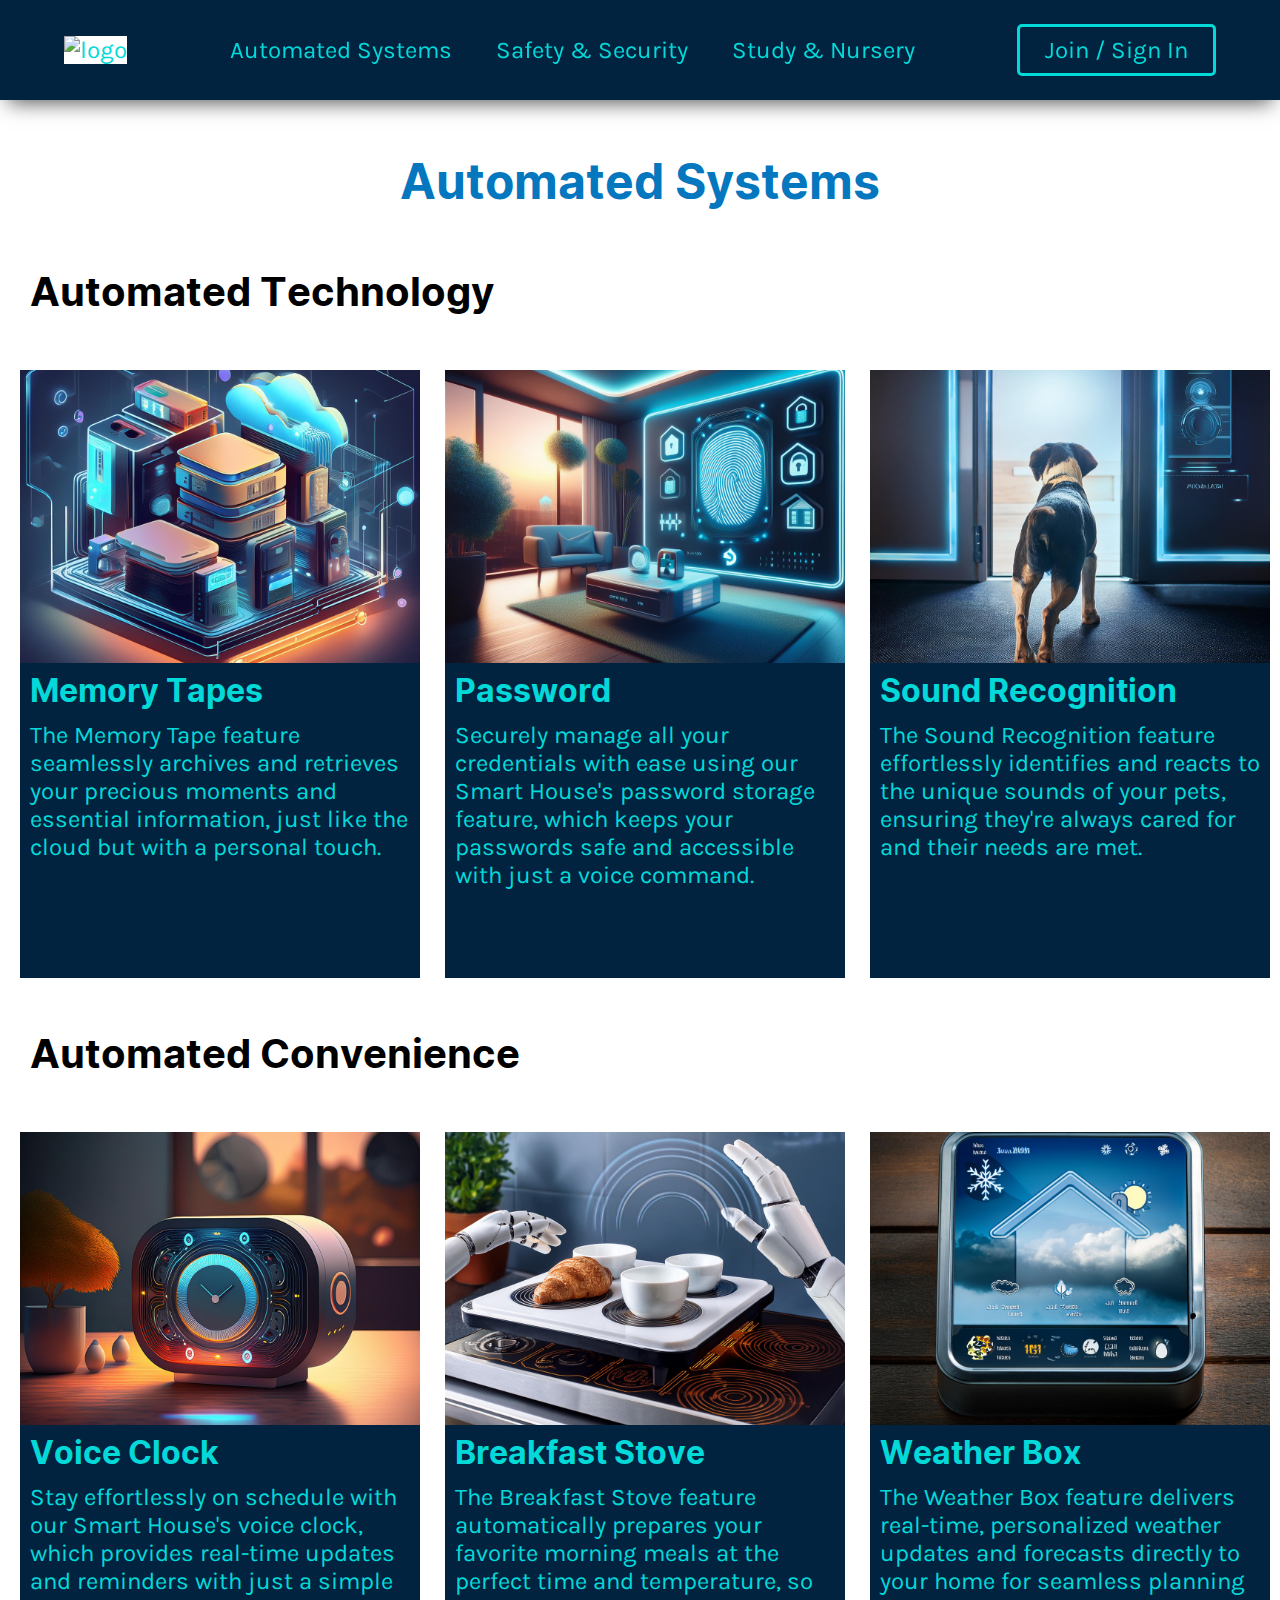
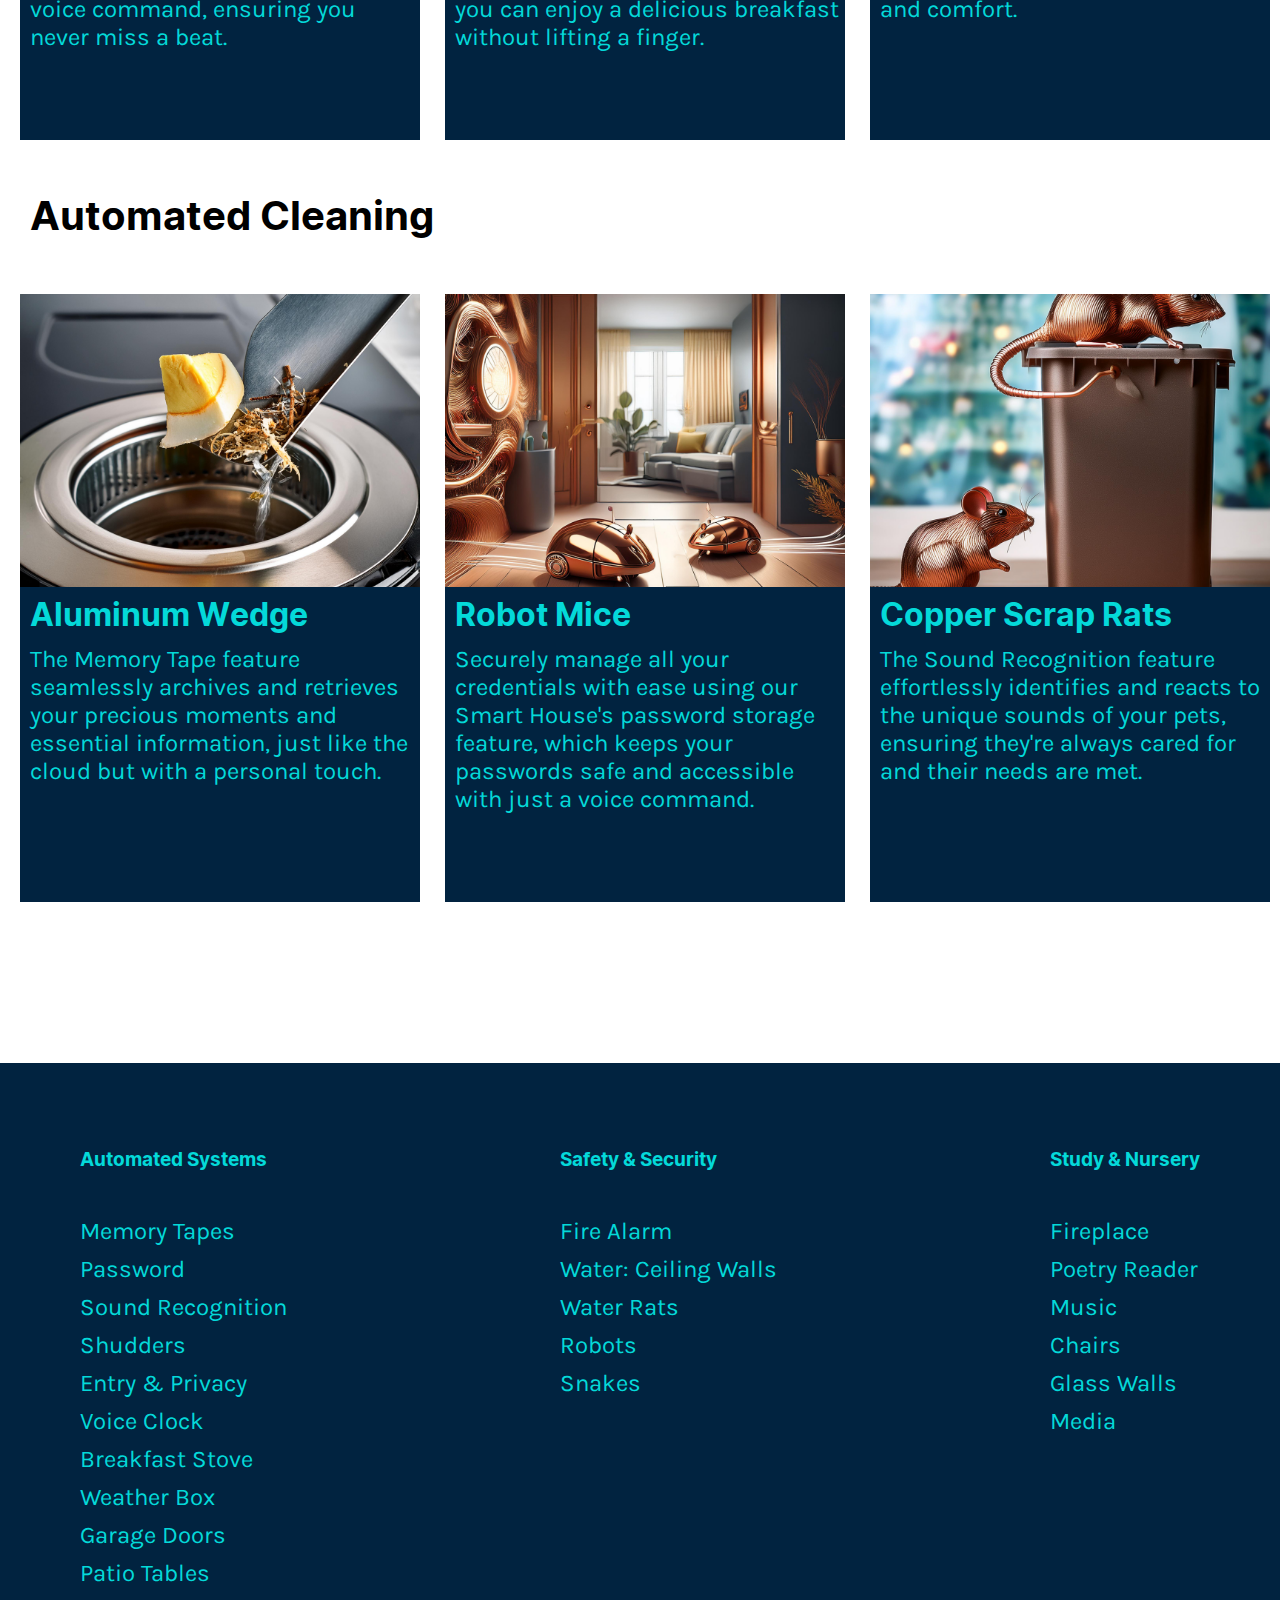
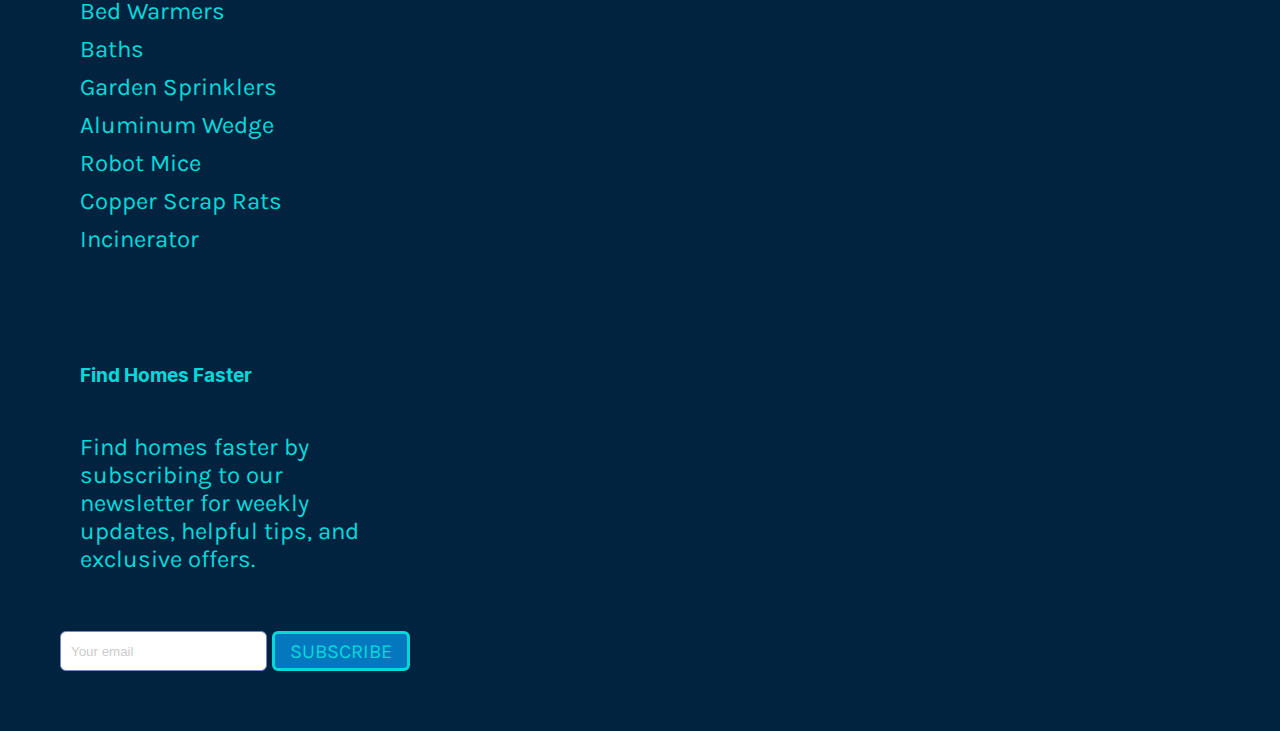
==== commit 6d1906b9: "Footer" ====
--- a/automated-systems.html
+++ b/automated-systems.html
@@ -9,6 +9,7 @@
         <link href="https://fonts.googleapis.com/css2?family=Konkhmer+Sleokchher&display=swap" rel="stylesheet">
         <link rel="stylesheet" type="text/css" href="nav-bar.css">
         <link rel="stylesheet" type="text/css" href="slider.css">
+        <link rel="stylesheet" type="text/css" href="footer.css">
     </head>
     <body>
         <header>
@@ -125,6 +126,7 @@
                     <h3> Patio Tables </h3>
                     <p> The Patio Tables will add a whole new level of entertainment to your outdoor events. They effortlessly combine cards, drinks, food, and music, giving you a truly engaging experience at your fingertips. </p>
                 </article>
+            </div>
             <div class="card"> 
                  <div class="card-image">
                     <img src="Images/Bed Warmer.png" alt="Bed Warmers">
@@ -133,6 +135,7 @@
                     <h3> Bed Warmers </h3>
                     <p> Our Smart House Bed Warmers offer unmatched comfort by gradually heating your bedding to the ideal temperature, guaranteeing a comfortable and peaceful night's sleep each and every time. </p>
                 </article>
+            </div>
             <div class="card"> 
                 <div class="card-image">
                     <img src="Images/Bath.png" alt="Baths">
@@ -141,6 +144,7 @@
                     <h3> Baths </h3>
                     <p> Transform your bath time with our Smart House's automatic bath feature, which pre-fills and customizes your tub to the perfect temperature, ensuring a ready-to-enjoy, relaxing soak whenever you desire. </p>
                 </article>
+            </div>
             <div class="card"> 
                 <div class="card-image">
                     <img src="Images/Garden Sprinklers.png" alt="Garden Sprinklers">
@@ -194,5 +198,70 @@
         </div>
     </section>
 </section>
+
+<footer>
+    <section class="footer">
+        <div class="footer-row">
+          <div class="footer-col">
+            <h4>Automated Systems </h4>
+            <ul class="links">
+              <li><a href="automated-systems.html">Memory Tapes</a></li>
+              <li><a href="automated-systems.html">Password</a></li>
+              <li><a href="automated-systems.html">Sound Recognition</a></li>
+              <li><a href="automated-systems.html">Shudders</a></li>
+              <li><a href="automated-systems.html">Entry & Privacy</a></li>
+
+              <li><a href="automated-systems.html">Voice Clock</a></li>
+              <li><a href="automated-systems.html">Breakfast Stove</a></li>
+              <li><a href="automated-systems.html">Weather Box</a></li>
+              <li><a href="automated-systems.html">Garage Doors</a></li>
+              <li><a href="automated-systems.html">Patio Tables</a></li>
+
+              <li><a href="automated-systems.html">Bed Warmers</a></li>
+              <li><a href="automated-systems.html">Baths</a></li>
+              <li><a href="automated-systems.html">Garden Sprinklers</a></li>
+              <li><a href="automated-systems.html">Aluminum Wedge </a></li>
+              <li><a href="automated-systems.html">Robot Mice</a></li>
+
+              <li><a href="automated-systems.html">Copper Scrap Rats</a></li>
+              <li><a href="automated-systems.html">Incinerator</a></li>
+            </ul>
+          </div>
+          <div class="footer-col">
+            <h4>Safety & Security</h4>
+            <ul class="links">
+              <li><a href="safety-security.html">Fire Alarm</a></li>
+              <li><a href="safety-security.html">Water: Ceiling Walls</a></li>
+              <li><a href="safety-security.html">Water Rats</a></li>
+              <li><a href="safety-security.html">Robots</a></li>
+              <li><a href="safety-security.html">Snakes</a></li>
+            </ul>
+          </div>
+          <div class="footer-col">
+            <h4>Study & Nursery</h4>
+            <ul class="links">
+              <li><a href="study-nursery.html">Fireplace</a></li>
+              <li><a href="study-nursery.html">Poetry Reader</a></li>
+              <li><a href="study-nursery.html">Music</a></li>
+              <li><a href="study-nursery.html">Chairs</a></li>
+              <li><a href="study-nursery.html">Glass Walls</a></li>
+              <li><a href="study-nursery.html">Media</a></li>
+            </ul>
+          </div>
+          <div class="footer-col">
+            <h4>Find Homes Faster</h4>
+            <p>
+              Find homes faster by subscribing to our newsletter for weekly updates, helpful tips, and
+              exclusive offers.
+            </p>
+            <form action="#">
+              <input type="text" placeholder="Your email" required>
+              <button type="submit">SUBSCRIBE</button>
+            </form>
+          </div>
+        </div>
+      </section>
+</footer>
+
 </body>
 </html>--- a/slider.css
+++ b/slider.css
@@ -62,6 +62,12 @@
     height: 35vh;
 }
 
+.card-image img {
+    height: 100%;
+    width: 100%;
+    object-fit: cover;
+}
+
 article {
     height: 35vh;
     width: 400px;
@@ -88,10 +94,4 @@
     font-size: 24px;
     font-style: normal;
     color:#04D9D9;
-}
-
-.card-image img {
-    height: 100%;
-    width: 100%;
-    object-fit: cover;
 }--- a/footer.css
+++ b/footer.css
@@ -0,0 +1,153 @@
+* {
+    box-sizing: border-box;
+    margin: 0;
+    padding: 0;
+    background-color: white;
+}
+
+footer{
+    background-color:#012340;
+    margin-top: 150px;
+    box-sizing:border-box;
+}
+
+.footer {
+    background-color:#012340;
+    padding:0;
+    margin:0;
+}
+
+.footer-row{
+    display:flex;
+    flex-wrap: wrap;
+    justify-content: space-between;
+    gap: 1rem;
+}
+
+  .footer .footer-row {
+    display: flex;
+    flex-wrap: wrap;
+    justify-content: space-between;
+    gap: 3.5rem;
+    padding: 60px;
+    background-color: transparent;
+  }
+
+  .footer-row .footer-col h4 {
+    color:#04D9D9;
+    font-family: "Konkhmer Sleokchher", system-ui;
+    font-weight: 400;
+    font-style: normal;
+    font-size: 38px;
+    font-size: 1.2rem;
+    font-weight: 400;
+    background-color: transparent;
+    padding:20px;
+  }
+
+  .footer-col .links {
+    padding: 20px;
+    background-color: transparent;
+  }
+
+  .footer-col .links li {
+    list-style: none;
+    padding-bottom: 10px;
+  }
+
+  .footer-col .links li a {
+    text-decoration: none;
+    font-family: "Karla", system-ui;
+    font-optical-sizing: auto;
+    font-weight: 400;
+    font-size: 24px;
+    color:#04D9D9;
+  }
+
+  .footer-col .links li a:hover {
+    color: #fff;
+  }
+
+  .footer-col p {
+    padding: 20px;
+    padding-bottom: 58px;
+    background-color:#012340;
+    text-decoration: none;
+    font-family: "Karla", system-ui;
+    font-optical-sizing: auto;
+    font-weight: 400;
+    font-size: 24px;
+    color:#04D9D9;
+    max-width: 350px;
+    text-align:left;
+  }
+
+  .footer-col form {
+    display: flex;
+    gap: 5px;
+  }
+
+  .footer-col input {
+    height: 40px;
+    border-radius: 6px;
+    width: 100%;
+    outline: none;
+    border: 1px solid #7489C6 ;
+    background-color: #fff;
+    caret-color: #fff;
+    color: black;
+    padding-left: 10px;
+  }
+
+  .footer-col input::placeholder {
+    color: #ccc;
+  }
+   .footer-col form button {
+    background:#0477BF;
+    padding: 5px 15px;
+    border-radius: 6px;
+    cursor: pointer;
+    text-decoration: none;
+    font-family: "Karla", system-ui;
+    font-optical-sizing: auto;
+    font-weight: 400;
+    font-size: 20px;
+    transition: 0.2s ease;
+  }
+
+  .footer-col form button:hover {
+    background:#fff;
+    color:#04D9D9;
+  }
+  
+  @media (max-width: 768px) {
+    .footer {
+      position: relative;
+      bottom: 0;
+      left: 0;
+      transform: none;
+      width: 100%;
+      border-radius: 0;
+    }
+    .footer .footer-row {
+      padding: 10px;
+      gap: 1rem;
+    }
+    .footer-col form {
+      display: block;
+    }
+    .footer-col form :where(input, button) {
+      width: 100%;
+    }
+    .footer-col form button {
+      margin: 10px 0 0 0;
+    }
+  }
+
+  .footer-col, 
+  .footer-row, 
+  .footer-col .links, 
+  .footer-col p, 
+  .footer-col form{
+    background-color: inherit;
+  }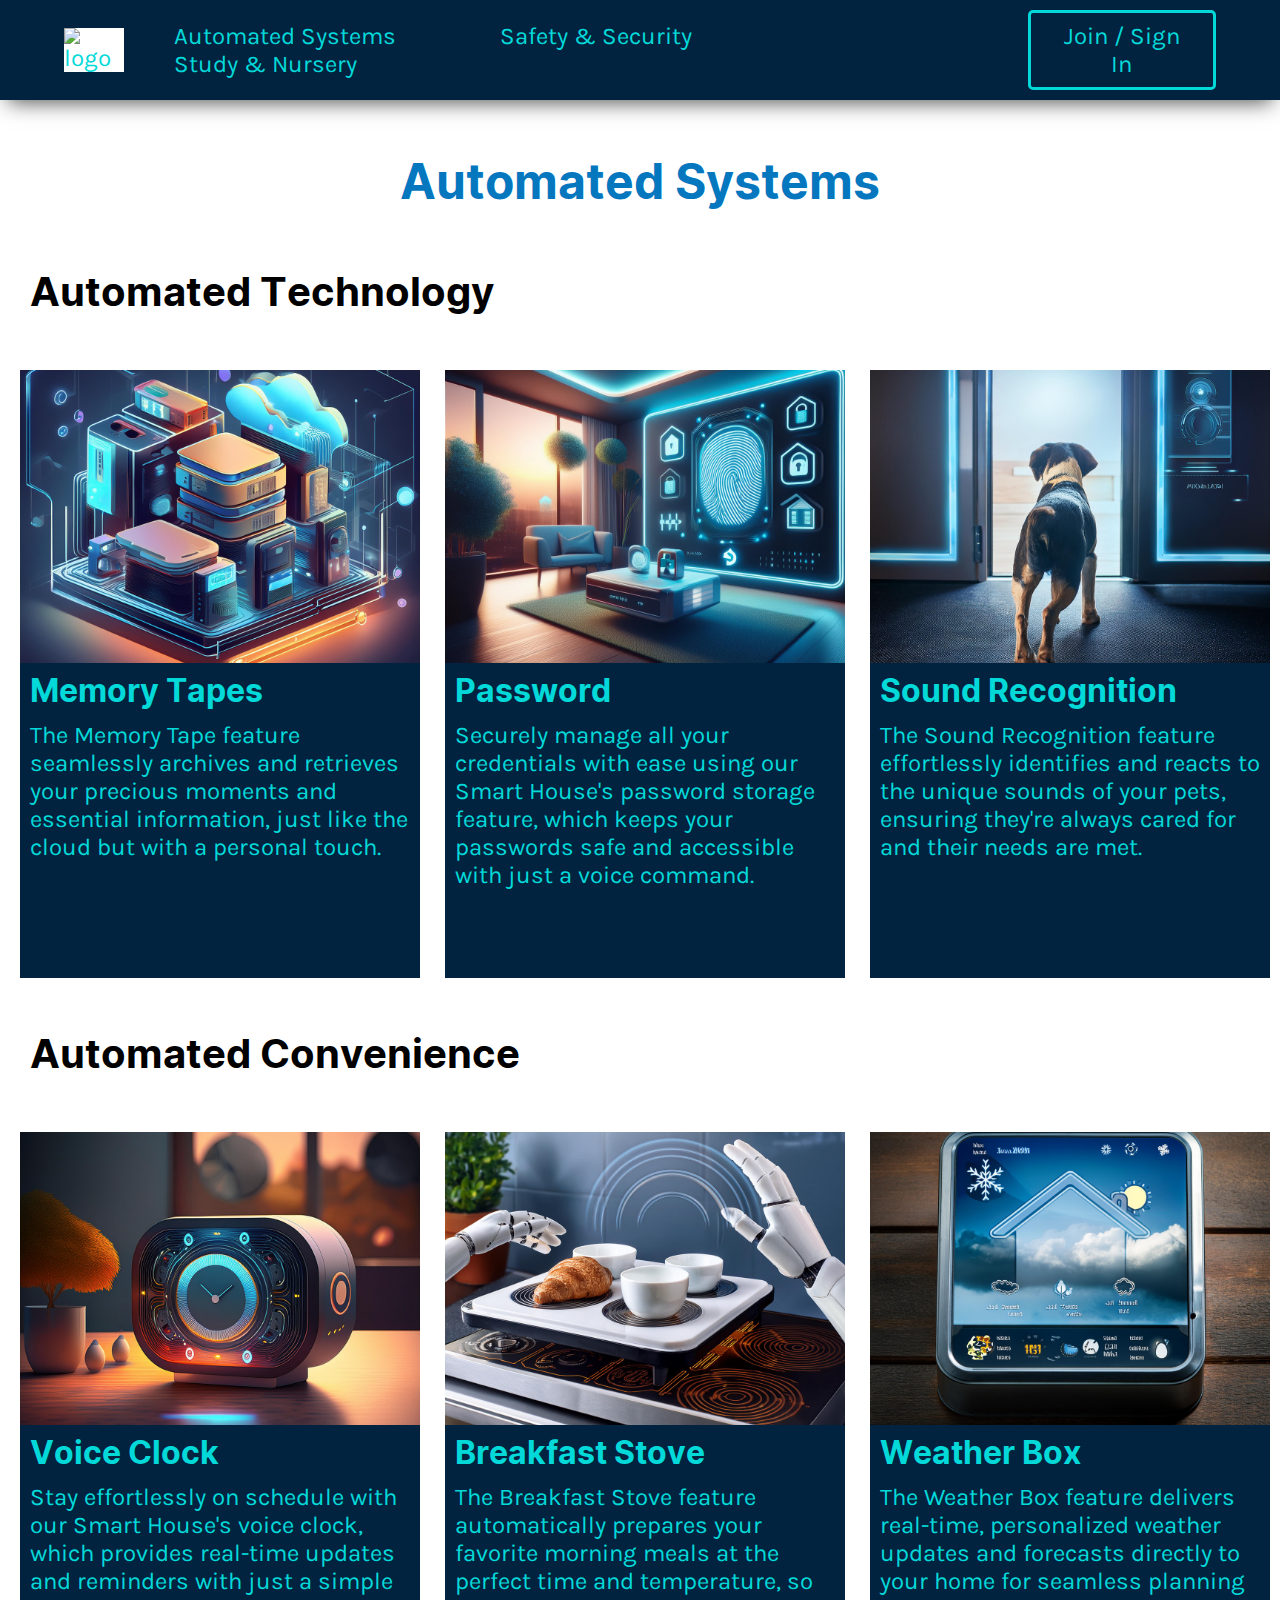
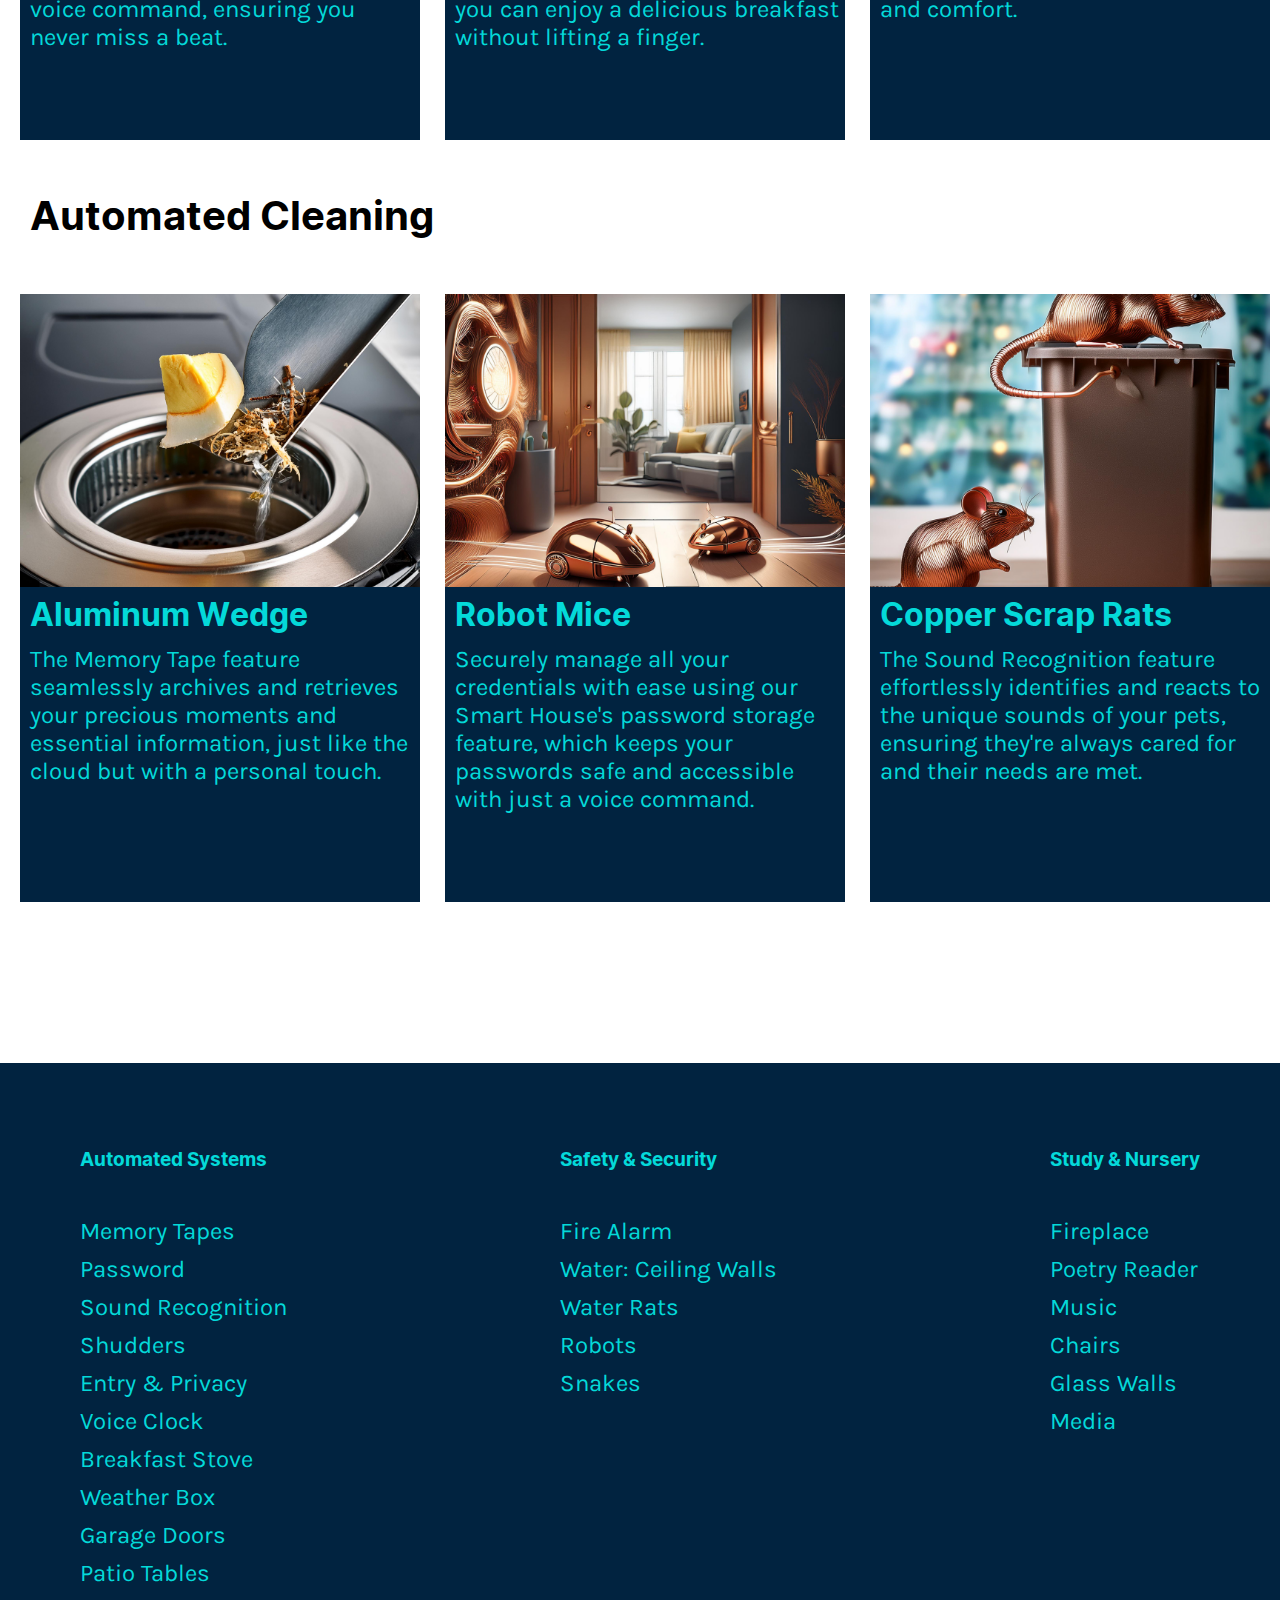
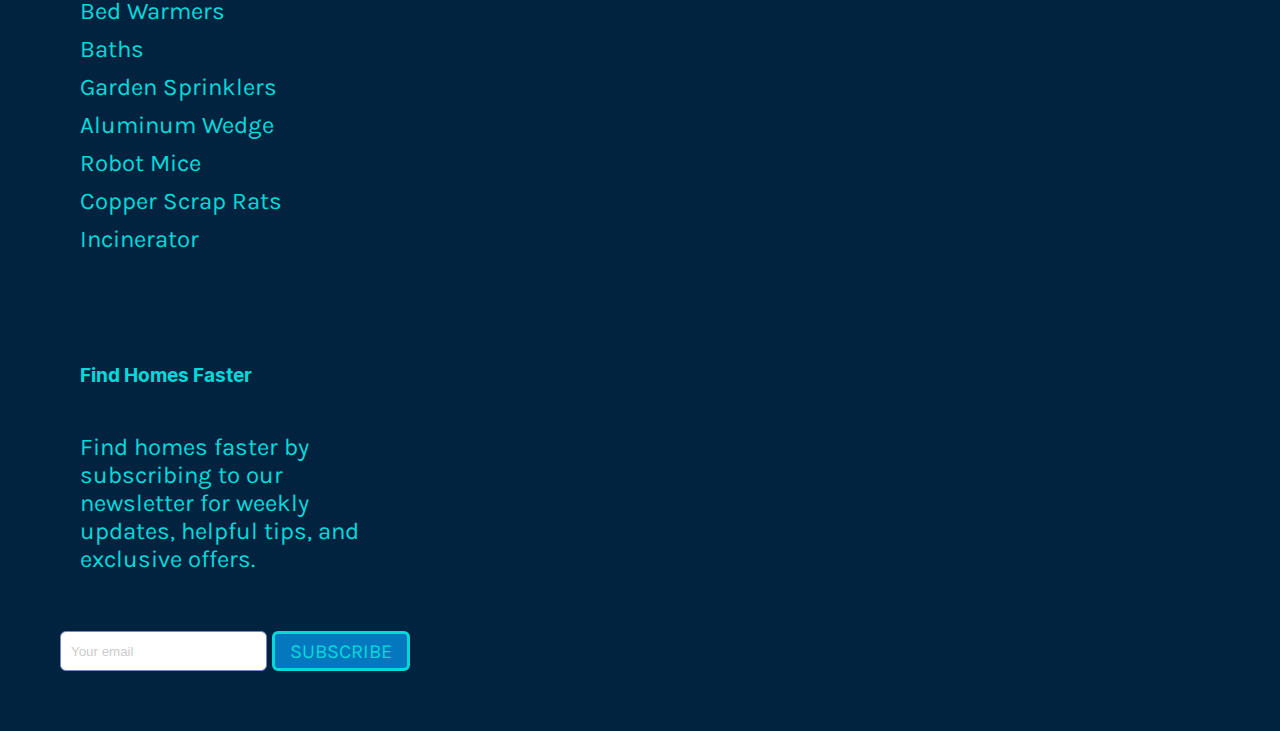
==== commit 44336c0e: "deleted button tags" ====
--- a/automated-systems.html
+++ b/automated-systems.html
@@ -14,7 +14,7 @@
     <body>
         <header>
             <a href="index.html">
-            <img class="logo" src="images/Logo Resized.png" alt="logo"> </a>
+            <img class="logo" src="images/Logo-Resized.png" alt="logo"> </a>
             <nav>
                 <ul class="nav__links">
                     <li><a href="automated-systems.html">Automated Systems</a></li>
@@ -32,177 +32,228 @@
     <h2>Automated Technology</h2>
     <section class="slider">
         <section class="container">
-            <div class="card"> 
-                <div class="card-image">
+            <nav class="card"> 
+                <nav class="card-image">
                     <img src="Images/MemoryTapes.png" alt="Memory Tapes">
-                </div>
+                </nav>
                 <article>
                     <h3> Memory Tapes </h3>
                 <p> The Memory Tape feature seamlessly archives and retrieves your precious moments and essential information, just like the cloud but with a personal touch. </p>
                 </article>
-            </div>
-            <div class="card"> 
-                <div class="card-image">
+            </nav>
+            <nav class="card"> 
+                <nav class="card-image">
                     <img src="Images/Password.png" alt="Password">
-                </div>
+                </nav>
                 <article>
                     <h3> Password </h3>
                     <P>Securely manage all your credentials with ease using our Smart House's password storage feature, which keeps your passwords safe and accessible with just a voice command.</P>
                 </article>
-            </div>
-            <div class="card"> 
-                <div class="card-image">
+            </nav>
+            <nav class="card"> 
+                <nav class="card-image">
                     <img src="Images/Sound Recognition.png" alt="Sound Recognition">
-                </div>
+                </nav>
                 <article>
                     <h3> Sound Recognition </h3>
                     <p> The Sound Recognition feature  effortlessly identifies and reacts to the unique sounds of your pets, ensuring they're always cared for and their needs are met. </p>
                 </article>
-            </div>
-            <div class="card"> 
-                <div class="card-image">
+            </nav>
+            <nav class="card"> 
+                <nav class="card-image">
                     <img src="Images/Shudders.png" alt="Shudders">
-                </div>
+                </nav>
                 <article>
                     <h3> Shudders </h3>
                     <p> Keep unwanted animals at bay effortlessly with our Smart House's Shudder feature, which automatically activates to gently deter pests while preserving your home's serene environment. </p>
                 </article>
-            </div>
-            <div class="card"> 
-                <div class="card-image">
+            </nav>
+            <nav class="card"> 
+                <nav class="card-image">
                     <img src="Images/Entry & Privacy.png" alt="Entry & Privacy">
-                </div>
+                </nav>
                 <article>
                     <h3> Entry & Privacy </h3>
                     <p> The Entry and Privacy system, offering seamless control over windows, doors, and curtains/shades for enhanced security, convenience, and comfort at your fingertips. </p>
                 </article>
-            </div>
+            </nav>
         </section>
     </section>
-
+   <!-- <h3> Password </h3>
+    <img src="Images/Password.png" alt="Password" width="1080" height="1080">
+    <P>Securely manage all your credentials with ease using our Smart House's password storage feature, which keeps your passwords safe and accessible with just a voice command.</P>
+    
+    <h3> Sound Recognition </h3>
+    <img src="Images/Sound Recognition.png" alt="Sound Recognition" width="1080" height="1080">
+    <p> The Sound Recognition feature  effortlessly identifies and reacts to the unique sounds of your pets, ensuring they're always cared for and their needs are met. </p>
+    
+    <h3> Shudders </h3>
+    <img src="Images/Shudders.png" alt="Shudders" width="1080" height="1080">
+    <p> Keep unwanted animals at bay effortlessly with our Smart House's Shudder feature, which automatically activates to gently deter pests while preserving your home's serene environment. </p>
+    
+    <h3> Entry & Privacy </h3>
+    <img src="Images/Entry & Privacy.png" alt="Entry & Privacy" width="1080" height="1080">
+    <p> The Entry and Privacy system, offering seamless control over windows, doors, and curtains/shades for enhanced security, convenience, and comfort at your fingertips. </p>
+</section>-->
 <h2>Automated Convenience</h2>
     <section class="slider">
         <section class="container">
-            <div class="card"> 
-                <div class="card-image">
+            <nav class="card"> 
+                <nav class="card-image">
                     <img src="Images/Voice Clock.png" alt="Voice Clock">
-                </div>
+                </nav>
                 <article>
                     <h3> Voice Clock </h3>
                     <p> Stay effortlessly on schedule with our Smart House's voice clock, which provides real-time updates and reminders with just a simple voice command, ensuring you never miss a beat. </p>                </article>
-            </div>
-            <div class="card"> 
-                <div class="card-image">
+            </nav>
+            <nav class="card"> 
+                <nav class="card-image">
                     <img src="Images/Breakfast Stove.png" alt="Breakfast Stove">
-                </div>
+                </nav>
                 <article>
                     <h3> Breakfast Stove </h3>
                     <p> The Breakfast Stove feature automatically prepares your favorite morning meals at the perfect time and temperature, so you can enjoy a delicious breakfast without lifting a finger. </p>
                 </article>
-            </div>
-            <div class="card"> 
-                <div class="card-image">
+            </nav>
+            <nav class="card"> 
+                <nav class="card-image">
                     <img src="Images/Weather Box.png" alt="Weather Box">
-                </div>
+                </nav>
                 <article>
                     <h3> Weather Box </h3>
                     <p> The Weather Box feature delivers real-time, personalized weather updates and forecasts directly to your home for seamless planning and comfort. </p>
                 </article>
-            </div>
-            <div class="card"> 
-                <div class="card-image">
+            </nav>
+            <nav class="card"> 
+                <nav class="card-image">
                     <img src="Images/Garage Doors.png" alt="Garage Doors">
-                </div>
+                </nav>
                 <article>
                     <h3> Garage Doors </h3>
                     <p> Effortlessly manage your vehicle access with our Smart House's garage doors, which offer convenient remote operation and automated security, ensuring your garage is always accessible and secure. </p>
                 </article>
-            </div>
-            <div class="card"> 
-                <div class="card-image">
-                    <img src="Images/Patio Tables.png" alt="Patio Tables">
-                </div>
+            </nav>
+            <nav class="card"> 
+                <nav class="card-image">
+                    <img src="Images/Patio-Tables.png" alt="Patio Tables">
+                </nav>
                 <article>
                     <h3> Patio Tables </h3>
                     <p> The Patio Tables will add a whole new level of entertainment to your outdoor events. They effortlessly combine cards, drinks, food, and music, giving you a truly engaging experience at your fingertips. </p>
                 </article>
-            </div>
-            <div class="card"> 
-                 <div class="card-image">
+            </nav>
+            <nav class="card"> 
+                 <nav class="card-image">
                     <img src="Images/Bed Warmer.png" alt="Bed Warmers">
-                </div>
+                </nav>
                 <article>
                     <h3> Bed Warmers </h3>
                     <p> Our Smart House Bed Warmers offer unmatched comfort by gradually heating your bedding to the ideal temperature, guaranteeing a comfortable and peaceful night's sleep each and every time. </p>
                 </article>
-            </div>
-            <div class="card"> 
-                <div class="card-image">
+            </nav>
+            <nav class="card"> 
+                <nav class="card-image">
                     <img src="Images/Bath.png" alt="Baths">
-                </div>
+                </nav>
                 <article>
                     <h3> Baths </h3>
                     <p> Transform your bath time with our Smart House's automatic bath feature, which pre-fills and customizes your tub to the perfect temperature, ensuring a ready-to-enjoy, relaxing soak whenever you desire. </p>
                 </article>
-            </div>
-            <div class="card"> 
-                <div class="card-image">
+            </nav>
+            <nav class="card"> 
+                <nav class="card-image">
                     <img src="Images/Garden Sprinklers.png" alt="Garden Sprinklers">
-                </div>
+                </nav>
                 <article>
                     <h3> Garden Sprinklers </h3>
                     <p> Keep your garden lush and vibrant effortlessly with our Smart House's automatic garden sprinklers, which precisely schedule and adjust watering for optimal plant health and water efficiency. </p>
                 </article>
-            </div>
+            </nav>
         </section>
     </section>
+    
+<!--<section>
+    <h2> Automated Convenience </h2>
+
+    <h3> Voice Clock </h3>
+    <img src="Images/Voice Clock.png" alt="Voice Clock" width="1080" height="1080">
+    <p> Stay effortlessly on schedule with our Smart House's voice clock, which provides real-time updates and reminders with just a simple voice command, ensuring you never miss a beat. </p>
+    
+    <h3> Breakfast Stove </h3>
+    <img src="Images/Breakfast Stove.png" alt="Breakfast Stove" width="1080" height="1080">
+    <p> The Breakfast Stove feature automatically prepares your favorite morning meals at the perfect time and temperature, so you can enjoy a delicious breakfast without lifting a finger. </p>
+    
+    <h3> Weather Box </h3>
+    <img src="Images/Weather Box.png" alt="Weather Box" width="1080" height="1080">
+    <p> The Weather Box feature delivers real-time, personalized weather updates and forecasts directly to your home for seamless planning and comfort. </p>
+    
+    <h3> Garage Doors </h3>
+    <img src="Images/Garage Doors.png" alt="Garage Doors" width="1080" height="1080">
+    <p> Effortlessly manage your vehicle access with our Smart House's garage doors, which offer convenient remote operation and automated security, ensuring your garage is always accessible and secure. </p>
+    
+    <h3> Patio Tables </h3>
+    <img src="Images/Patio Tables.png" alt="Patio Tables" width="1080" height="1080">
+    <p> The Patio Tables will add a whole new level of entertainment to your outdoor events. They effortlessly combine cards, drinks, food, and music, giving you a truly engaging experience at your fingertips. </p>
+    
+    <h3> Bed Warmers </h3>
+    <img src="Images/Bed Warmer.png" alt="Bed Warmers" width="1080" height="1080">
+    <p> Our Smart House Bed Warmers offer unmatched comfort by gradually heating your bedding to the ideal temperature, guaranteeing a comfortable and peaceful night's sleep each and every time. </p>
+    
+    <h3> Baths </h3>
+    <img src="Images/Bath.png" alt="Baths" width="1080" height="1080">
+    <p> Transform your bath time with our Smart House's automatic bath feature, which pre-fills and customizes your tub to the perfect temperature, ensuring a ready-to-enjoy, relaxing soak whenever you desire. </p>
+    
+    <h3> Garden Sprinklers </h3>
+    <img src="Images/Garden Sprinklers.png" alt="Garden Sprinklers" width="1080" height="1080">
+    <p> Keep your garden lush and vibrant effortlessly with our Smart House's automatic garden sprinklers, which precisely schedule and adjust watering for optimal plant health and water efficiency. </p>
+</section> -->
 
 <h2>Automated Cleaning</h2>
 <section class="slider">
     <section class="container">
-        <div class="card"> 
-            <div class="card-image">
+        <nav class="card"> 
+            <nav class="card-image">
                 <img src="Images/Aluminum wedge + dishwasher.png" alt="Aluminum Wedge + Dishwasher">
-            </div>
+            </nav>
             <article>
                 <h3> Aluminum Wedge </h3>
             <p> The Memory Tape feature seamlessly archives and retrieves your precious moments and essential information, just like the cloud but with a personal touch. </p>
             </article>
-        </div>
-        <div class="card"> 
-            <div class="card-image">
+        </nav>
+        <nav class="card"> 
+            <nav class="card-image">
                 <img src="Images/Robot Mice.png" alt="Robot Mice">
-            </div>
+            </nav>
             <article>
                 <h3> Robot Mice </h3>
                 <P>Securely manage all your credentials with ease using our Smart House's password storage feature, which keeps your passwords safe and accessible with just a voice command.</P>
             </article>
-        </div>
-        <div class="card"> 
-            <div class="card-image">
+        </nav>
+        <nav class="card"> 
+            <nav class="card-image">
                 <img src="Images/Copper rats.png" alt="Copper Scrap Rats">
-            </div>
+            </nav>
             <article>
                 <h3> Copper Scrap Rats </h3>
                 <p> The Sound Recognition feature  effortlessly identifies and reacts to the unique sounds of your pets, ensuring they're always cared for and their needs are met. </p>
             </article>
-        </div>
-        <div class="card"> 
-            <div class="card-image">
+        </nav>
+        <nav class="card"> 
+            <nav class="card-image">
                 <img src="Images/Incinerator.png" alt="Incinerator">
-            </div>
+            </nav>
             <article>
                 <h3> Incinerator </h3>
                 <p> Keep unwanted animals at bay effortlessly with our Smart House's Shudder feature, which automatically activates to gently deter pests while preserving your home's serene environment. </p>
             </article>
-        </div>
+        </nav>
     </section>
 </section>
 
 <footer>
     <section class="footer">
-        <div class="footer-row">
-          <div class="footer-col">
+        <nav class="footer-row">
+          <nav class="footer-col">
             <h4>Automated Systems </h4>
             <ul class="links">
               <li><a href="automated-systems.html">Memory Tapes</a></li>
@@ -226,8 +277,8 @@
               <li><a href="automated-systems.html">Copper Scrap Rats</a></li>
               <li><a href="automated-systems.html">Incinerator</a></li>
             </ul>
-          </div>
-          <div class="footer-col">
+          </nav>
+          <nav class="footer-col">
             <h4>Safety & Security</h4>
             <ul class="links">
               <li><a href="safety-security.html">Fire Alarm</a></li>
@@ -236,8 +287,8 @@
               <li><a href="safety-security.html">Robots</a></li>
               <li><a href="safety-security.html">Snakes</a></li>
             </ul>
-          </div>
-          <div class="footer-col">
+          </nav>
+          <nav class="footer-col">
             <h4>Study & Nursery</h4>
             <ul class="links">
               <li><a href="study-nursery.html">Fireplace</a></li>
@@ -247,8 +298,8 @@
               <li><a href="study-nursery.html">Glass Walls</a></li>
               <li><a href="study-nursery.html">Media</a></li>
             </ul>
-          </div>
-          <div class="footer-col">
+          </nav>
+          <nav class="footer-col">
             <h4>Find Homes Faster</h4>
             <p>
               Find homes faster by subscribing to our newsletter for weekly updates, helpful tips, and
@@ -258,8 +309,8 @@
               <input type="text" placeholder="Your email" required>
               <button type="submit">SUBSCRIBE</button>
             </form>
-          </div>
-        </div>
+          </nav>
+        </nav>
       </section>
 </footer>
 
--- a/nav-bar.css
+++ b/nav-bar.css
@@ -7,7 +7,6 @@
 
 li, a, button {
     font-family: "Karla", system-ui;
-    font-optical-sizing: auto;
     font-weight: 400;
     font-size: 24px;
     font-style: normal;
@@ -35,11 +34,12 @@
 .nav__links {
     list-style: none;
     background-color: #012340;
+    padding-right:50px;
 }
 
 .nav__links li {
     display: inline-block;
-    padding: 0px 20px;
+    padding: 0px 50px;
 }
 
 .nav__links li a {
@@ -61,6 +61,10 @@
     transition: all 0.3s ease 0s;
 }
 
+a:link {
+    text-decoration: none;
+}
+
 button:hover {
     background-color: #04D9D9;
     color: #012340;
--- a/footer.css
+++ b/footer.css
@@ -6,148 +6,154 @@
 }
 
 footer{
-    background-color:#012340;
-    margin-top: 150px;
-    box-sizing:border-box;
+  background-color:#012340;
+  margin-top: 150px;
+  box-sizing:border-box;
 }
 
 .footer {
-    background-color:#012340;
-    padding:0;
-    margin:0;
+  background-color:#012340;
+  padding:0;
+  margin:0;
 }
 
 .footer-row{
-    display:flex;
-    flex-wrap: wrap;
-    justify-content: space-between;
-    gap: 1rem;
+  display:flex;
+  flex-wrap: wrap;
+  justify-content: space-between;
+  gap: 1rem;
 }
 
+/*.footer-all {
+  position:absolute;
+  bottom:0;
+  left: 0;
+  width:100%;
+  min-height:100px;   
+  background-color: #012340;
+}*/
+
+.footer .footer-row {
+  display: flex;
+  flex-wrap: wrap;
+  justify-content: space-between;
+  gap: 3.5rem;
+  padding: 60px;
+  background-color: transparent;
+}
+
+.footer-row .footer-col h4 {
+  color:#04D9D9;
+  font-family: "Konkhmer Sleokchher", system-ui;
+  font-weight: 400;
+  font-style: normal;
+  font-size: 38px;
+  font-size: 1.2rem;
+  font-weight: 400;
+  background-color: transparent;
+  padding:20px;
+}
+
+.footer-col .links {
+  padding: 20px;
+  background-color: transparent;
+}
+
+.footer-col .links li {
+  list-style: none;
+  padding-bottom: 10px;
+}
+
+.footer-col .links li a {
+  text-decoration: none;
+  font-family: "Karla", system-ui;
+  font-weight: 400;
+  font-size: 24px;
+  color:#04D9D9;
+}
+
+.footer-col .links li a:hover {
+  color: #fff;
+}
+
+.footer-col p {
+  padding: 20px;
+  padding-bottom: 58px;
+  background-color:#012340;
+  text-decoration: none;
+  font-family: "Karla", system-ui;
+  font-weight: 400;
+  font-size: 24px;
+  color:#04D9D9;
+  max-width: 350px;
+  text-align:left;
+}
+
+.footer-col form {
+  display: flex;
+  gap: 5px;
+}
+
+.footer-col input {
+  height: 40px;
+  border-radius: 6px;
+  width: 100%;
+  outline: none;
+  border: 1px solid #7489C6 ;
+  background-color: #fff;
+  caret-color: #fff;
+  color: black;
+  padding-left: 10px;
+}
+
+.footer-col input::placeholder {
+  color: #ccc;
+}
+ .footer-col form button {
+  background:#0477BF;
+  padding: 5px 15px;
+  border-radius: 6px;
+  cursor: pointer;
+  text-decoration: none;
+  font-family: "Karla", system-ui;
+  font-weight: 400;
+  font-size: 20px;
+  transition: 0.2s ease;
+}
+
+.footer-col form button:hover {
+  background:#fff;
+  color:#04D9D9;
+}
+
+@media (max-width: 768px) {
+  .footer {
+    position: relative;
+    bottom: 0;
+    left: 0;
+    transform: none;
+    width: 100%;
+    border-radius: 0;
+  }
   .footer .footer-row {
-    display: flex;
-    flex-wrap: wrap;
-    justify-content: space-between;
-    gap: 3.5rem;
-    padding: 60px;
-    background-color: transparent;
+    padding: 10px;
+    gap: 1rem;
   }
+  .footer-col form {
+    display: block;
+  }
+  .footer-col form :where(input, button) {
+    width: 100%;
+  }
+  .footer-col form button {
+    margin: 10px 0 0 0;
+  }
+}
 
-  .footer-row .footer-col h4 {
-    color:#04D9D9;
-    font-family: "Konkhmer Sleokchher", system-ui;
-    font-weight: 400;
-    font-style: normal;
-    font-size: 38px;
-    font-size: 1.2rem;
-    font-weight: 400;
-    background-color: transparent;
-    padding:20px;
-  }
-
-  .footer-col .links {
-    padding: 20px;
-    background-color: transparent;
-  }
-
-  .footer-col .links li {
-    list-style: none;
-    padding-bottom: 10px;
-  }
-
-  .footer-col .links li a {
-    text-decoration: none;
-    font-family: "Karla", system-ui;
-    font-optical-sizing: auto;
-    font-weight: 400;
-    font-size: 24px;
-    color:#04D9D9;
-  }
-
-  .footer-col .links li a:hover {
-    color: #fff;
-  }
-
-  .footer-col p {
-    padding: 20px;
-    padding-bottom: 58px;
-    background-color:#012340;
-    text-decoration: none;
-    font-family: "Karla", system-ui;
-    font-optical-sizing: auto;
-    font-weight: 400;
-    font-size: 24px;
-    color:#04D9D9;
-    max-width: 350px;
-    text-align:left;
-  }
-
-  .footer-col form {
-    display: flex;
-    gap: 5px;
-  }
-
-  .footer-col input {
-    height: 40px;
-    border-radius: 6px;
-    width: 100%;
-    outline: none;
-    border: 1px solid #7489C6 ;
-    background-color: #fff;
-    caret-color: #fff;
-    color: black;
-    padding-left: 10px;
-  }
-
-  .footer-col input::placeholder {
-    color: #ccc;
-  }
-   .footer-col form button {
-    background:#0477BF;
-    padding: 5px 15px;
-    border-radius: 6px;
-    cursor: pointer;
-    text-decoration: none;
-    font-family: "Karla", system-ui;
-    font-optical-sizing: auto;
-    font-weight: 400;
-    font-size: 20px;
-    transition: 0.2s ease;
-  }
-
-  .footer-col form button:hover {
-    background:#fff;
-    color:#04D9D9;
-  }
-  
-  @media (max-width: 768px) {
-    .footer {
-      position: relative;
-      bottom: 0;
-      left: 0;
-      transform: none;
-      width: 100%;
-      border-radius: 0;
-    }
-    .footer .footer-row {
-      padding: 10px;
-      gap: 1rem;
-    }
-    .footer-col form {
-      display: block;
-    }
-    .footer-col form :where(input, button) {
-      width: 100%;
-    }
-    .footer-col form button {
-      margin: 10px 0 0 0;
-    }
-  }
-
-  .footer-col, 
-  .footer-row, 
-  .footer-col .links, 
-  .footer-col p, 
-  .footer-col form{
-    background-color: inherit;
-  }+.footer-col, 
+.footer-row, 
+.footer-col .links, 
+.footer-col p, 
+.footer-col form{
+  background-color: inherit;
+}